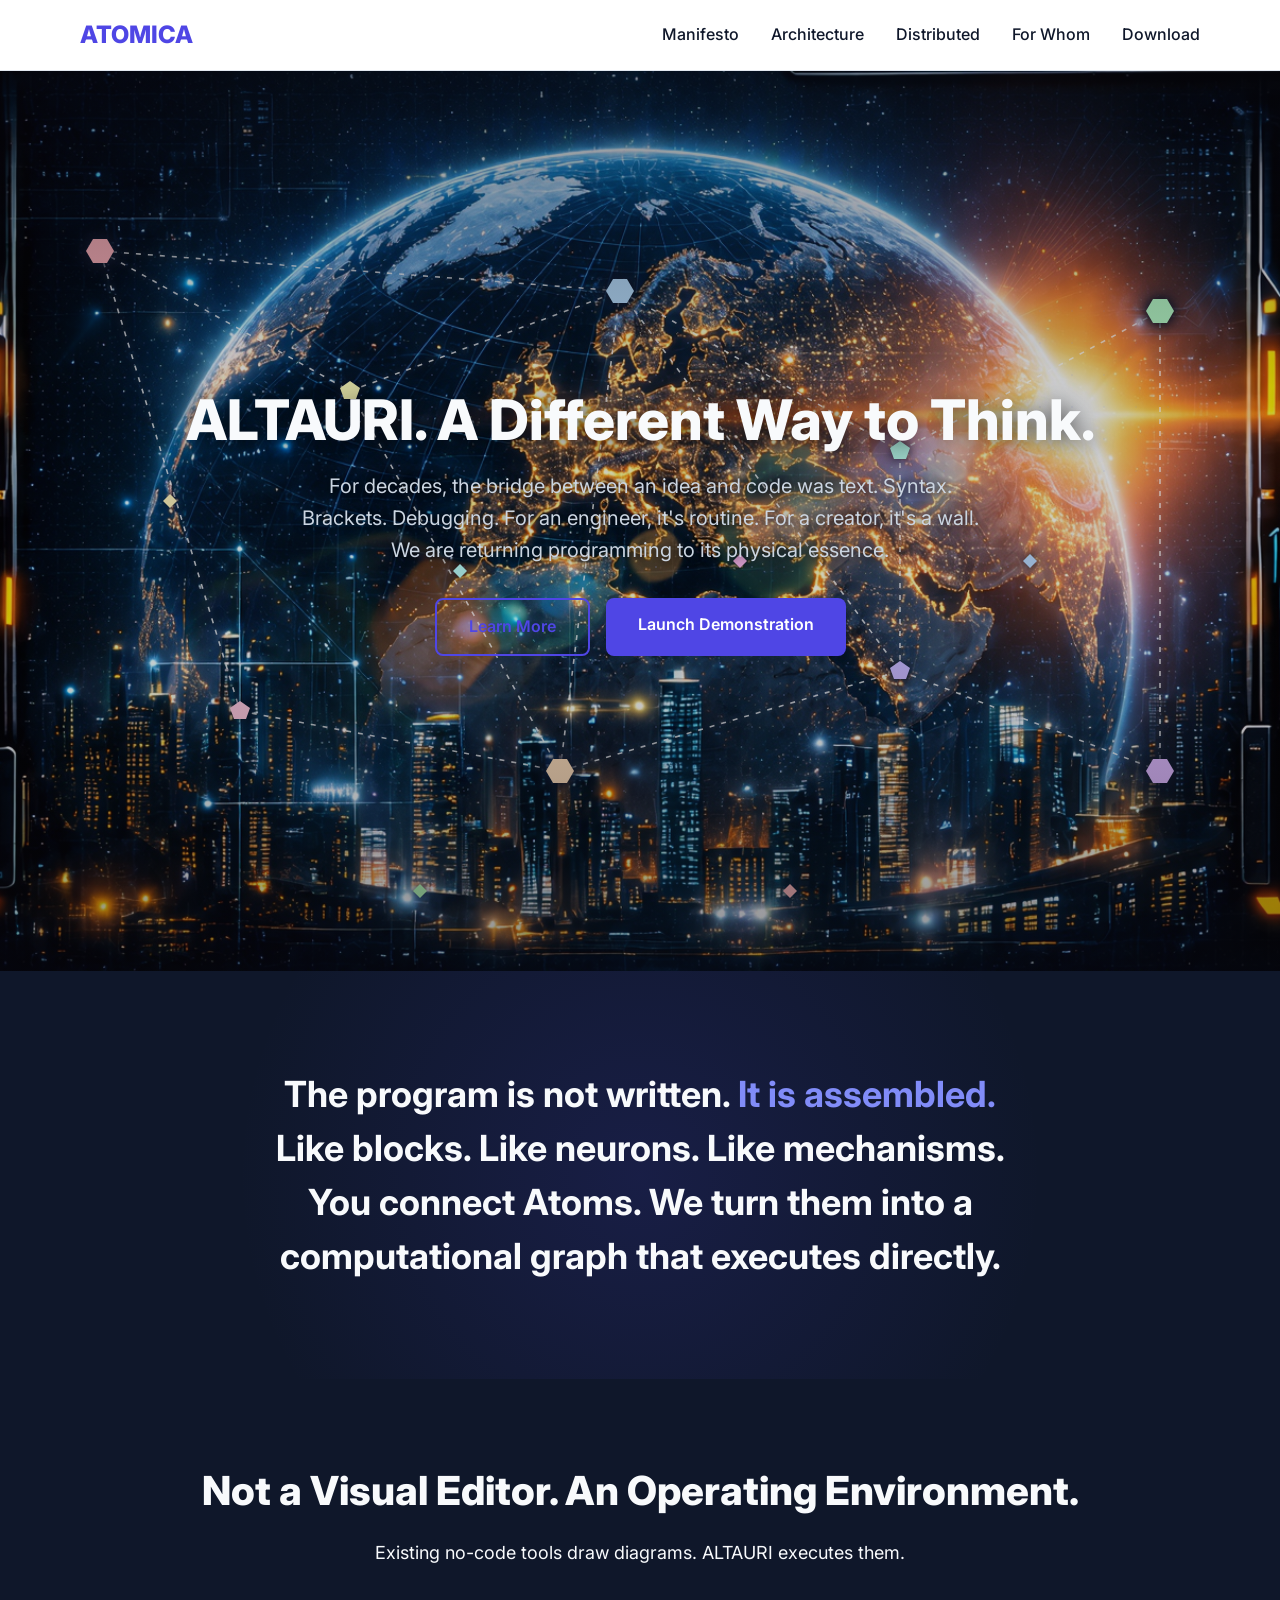
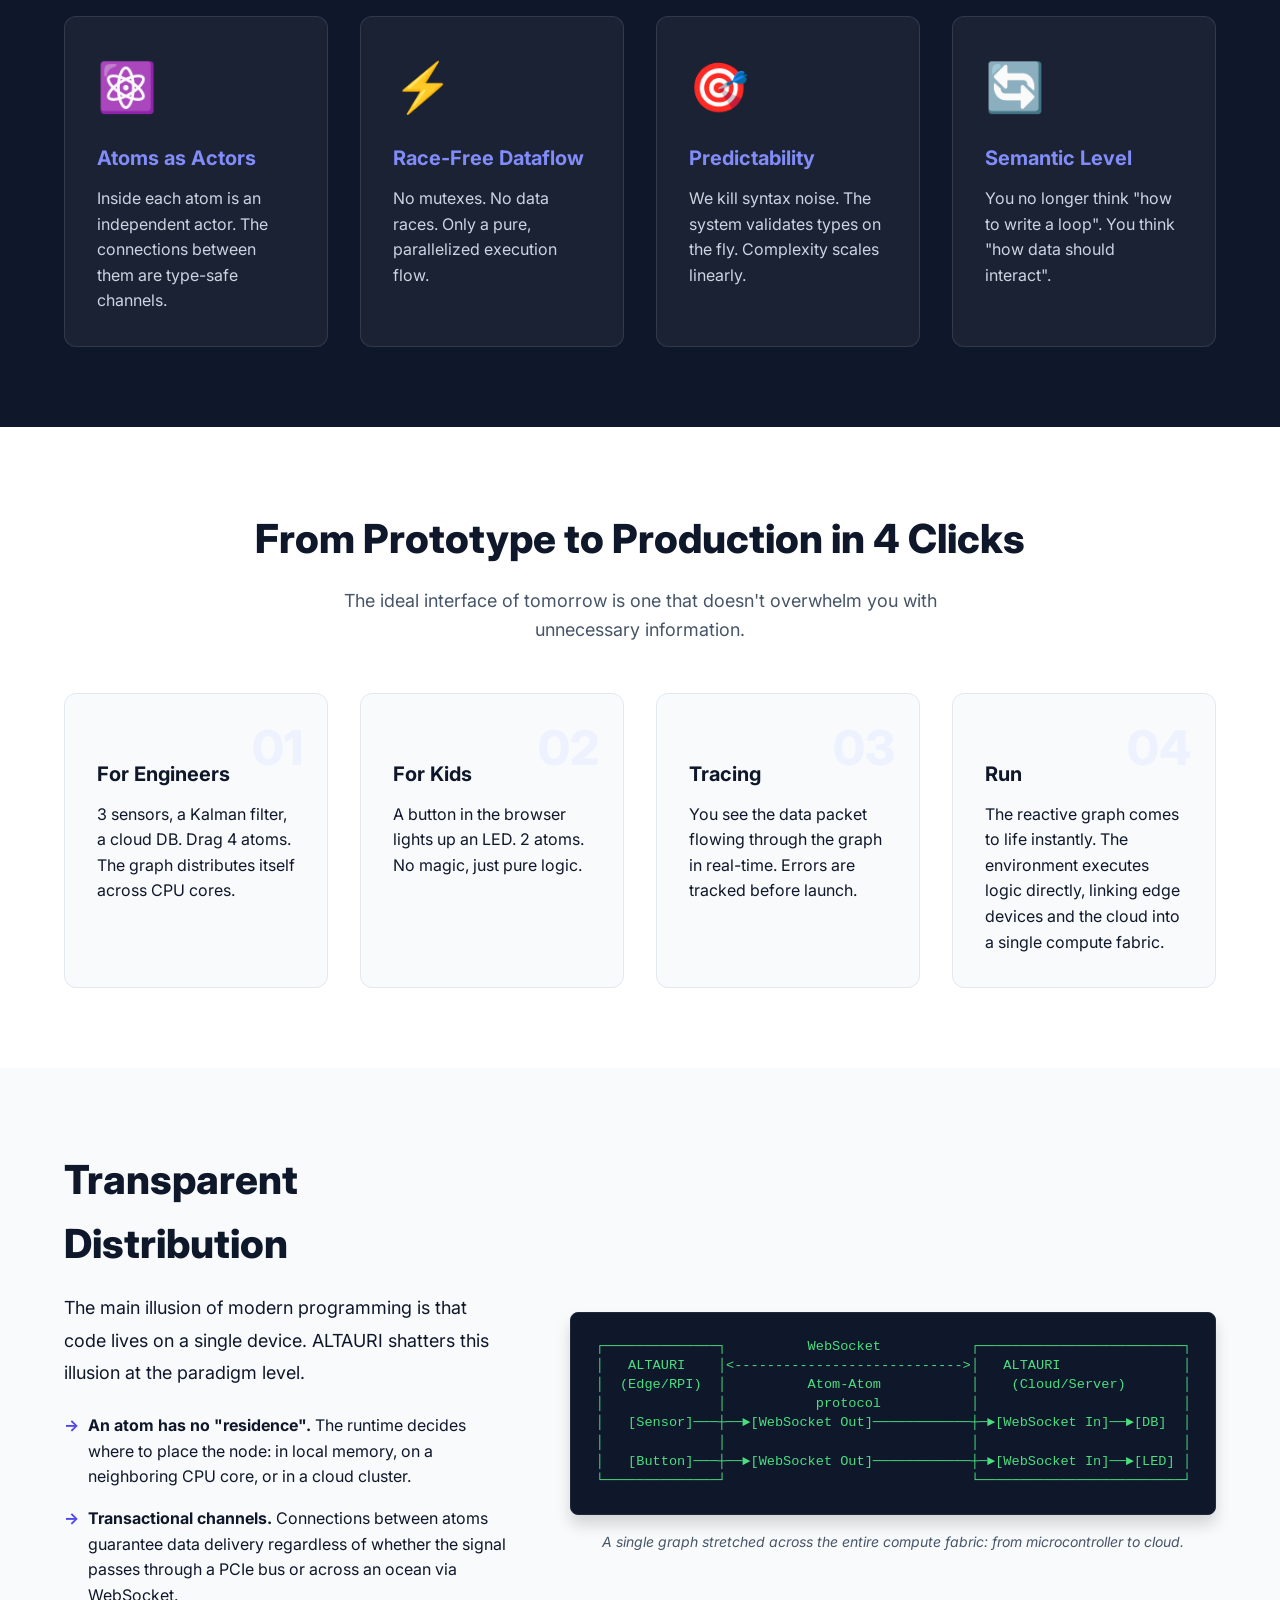
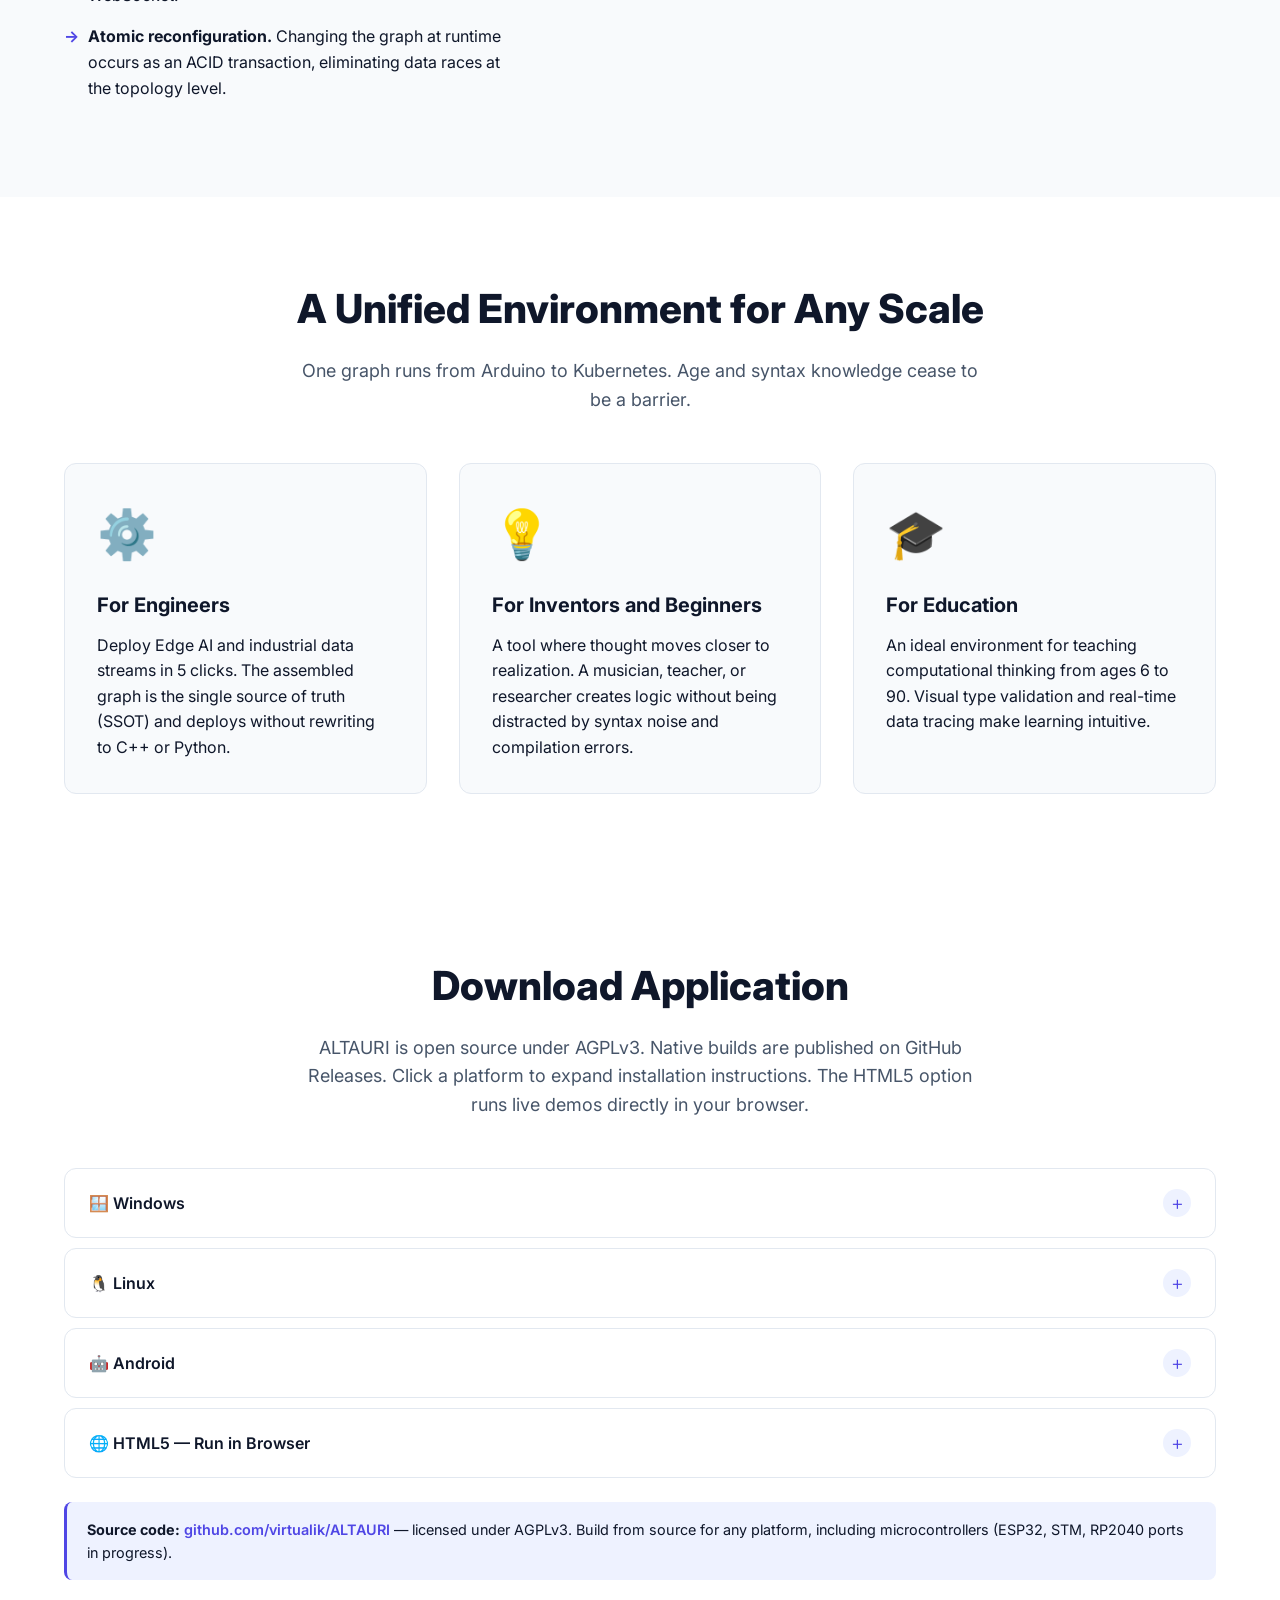
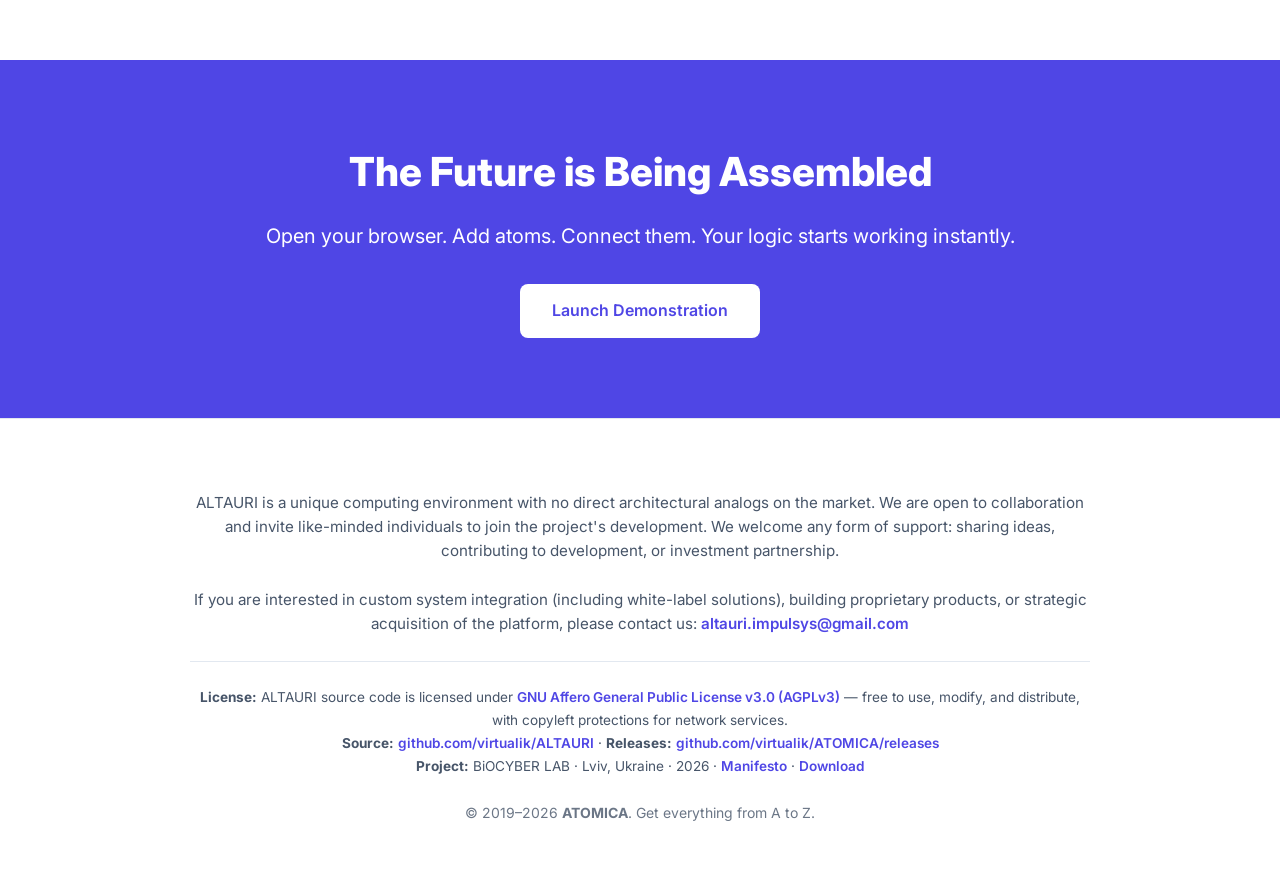
==== index.html @ 6c7dfe7f "Deploying to gh-pages from @ virtualik/ATELIER@eb214a290cffee5dd88e273713c701270887ec9b 🚀" ====
<!DOCTYPE html>
<html lang="en">
<head>
    <meta charset="UTF-8">
    <meta name="viewport" content="width=device-width, initial-scale=1.0">
    <title>ATOMICA — A Different Way to Think</title>

    <!-- No Cache this page -->
    <meta http-equiv="Cache-Control" content="no-cache, no-store, must-revalidate">
    <meta http-equiv="Pragma" content="no-cache">
    <meta http-equiv="Expires" content="0">

    <meta name="description" content="ALTAURI is an open-source execution environment for computational graphs. The program is not written — it is assembled. Available for Windows, Linux, Android, and HTML5.">
    <meta name="keywords" content="ALTAURI, ATOMICA, visual programming, computational graph, open source, AGPLv3, NGI, NLnet, WebSocket Atom, distributed computing">
    <link rel="stylesheet" href="css/main.css">
    <link rel="preconnect" href="https://fonts.googleapis.com">
    <link rel="preconnect" href="https://fonts.gstatic.com" crossorigin>
    <link href="https://fonts.googleapis.com/css2?family=Inter:wght@400;500;600;700;800&display=swap" rel="stylesheet">

    <style>
        .manifesto-dark {
            background-color: #0f172a;
            color: #f8fafc;
            padding: 6rem 0;
            text-align: center;
            position: relative;
            overflow: hidden;
        }
        .manifesto-dark::before {
            content: '';
            position: absolute;
            top: 0; left: 0; right: 0; bottom: 0;
            background: radial-gradient(circle at 50% 50%, rgba(79, 70, 229, 0.15) 0%, transparent 60%);
            pointer-events: none;
        }
        .manifesto-quote {
            font-size: clamp(1.5rem, 3vw, 2.25rem);
            font-weight: 700;
            line-height: 1.5;
            max-width: 900px;
            margin: 0 auto;
            position: relative;
            z-index: 1;
        }
        .manifesto-quote span { color: #818cf8; }
        .contrast-section { background-color: #0f172a; color: #e2e8f0; }
        .contrast-section .section-title,
        .contrast-section .section-subtitle { color: #f8fafc; }
        .contrast-card {
            background: rgba(255, 255, 255, 0.05);
            border: 1px solid rgba(255, 255, 255, 0.1);
        }
        .contrast-card h3 { color: #818cf8; }
        .contrast-card p { color: #cbd5e1; }

        /* ====================================================================
           ACCORDION (shared between download + nested demo modules)
           ==================================================================== */
        .accordion-container {
            display: flex;
            flex-direction: column;
            gap: 10px;
            margin-top: 2rem;
        }
        .accordion-item {
            flex: 0 0 auto;
            border-radius: var(--radius-lg, 12px);
            background: var(--color-surface, #ffffff);
            border: 1.5px solid var(--color-border, #e2e8f0);
            overflow: hidden;
            display: flex;
            flex-direction: column;
            transition:
                flex 0.55s cubic-bezier(0.25, 1, 0.5, 1),
                box-shadow 0.35s ease,
                border-color 0.35s ease;
            will-change: flex;
        }
        .accordion-item:hover:not(.is-active) {
            border-color: #c7d2fe;
            box-shadow: 0 2px 8px rgba(79, 70, 229, 0.06);
        }
        .accordion-item.is-active {
            border-color: var(--color-accent, #4f46e5);
            box-shadow:
                0 8px 24px rgba(79, 70, 229, 0.12),
                0 2px 8px rgba(79, 70, 229, 0.06);
        }

        .accordion-header {
            flex-shrink: 0;
            display: flex;
            align-items: center;
            justify-content: space-between;
            padding: 1.25rem 1.5rem;
            background: transparent;
            border: none;
            cursor: pointer;
            text-align: left;
            font-family: inherit;
            font-size: 1rem;
            font-weight: 600;
            color: var(--color-text-primary, #0f172a);
            gap: 1rem;
            transition: color 0.3s ease;
            scroll-margin-top: 100px;
            width: 100%;
        }
        .accordion-header:hover { color: var(--color-accent, #4f46e5); }
        .accordion-item.is-active .accordion-header { color: var(--color-accent, #4f46e5); }
        .accordion-title {
            white-space: nowrap;
            overflow: hidden;
            text-overflow: ellipsis;
        }
        .accordion-icon {
            flex-shrink: 0;
            width: 28px;
            height: 28px;
            display: flex;
            align-items: center;
            justify-content: center;
            border-radius: 50%;
            background: var(--color-accent-light, #eef2ff);
            color: var(--color-accent, #4f46e5);
            font-size: 1.25rem;
            font-weight: 300;
            line-height: 1;
            transition: transform 0.45s cubic-bezier(0.25, 1, 0.5, 1),
                        background 0.3s ease;
            user-select: none;
        }
        .accordion-item.is-active .accordion-icon {
            transform: rotate(45deg);
            background: var(--color-accent, #4f46e5);
            color: #ffffff;
        }
        .accordion-content {
            height: 0;
            overflow: hidden;
            opacity: 0;
            padding: 0 1.5rem;
            transform: translateY(-8px);
            transition:
                height 0.45s cubic-bezier(0.25, 1, 0.5, 1),
                opacity 0.35s ease 0.08s,
                transform 0.35s ease 0.08s,
                padding 0.35s ease;
            pointer-events: none;
        }
        .accordion-item.is-active .accordion-content {
            height: auto;
            flex: 1 1 0%;
            min-height: 0;
            opacity: 1;
            transform: translateY(0);
            padding: 0 1.5rem 1.5rem;
            pointer-events: auto;
        }
        .accordion-inner {
            display: flex;
            flex-direction: column;
        }

        /* ====================================================================
           HERO — background image + SVG graph overlay + intro text
           Structure (bottom-up):
             Layer 0: Earth_EU_Dawn.png as CSS background-image (cover)
             Layer 1: dot grid (subtle, GitHub-style)
             Layer 2: SVG nodes + edges (decorative, breathing animation)
             Layer 3: dark gradient overlay for text contrast
             Layer 4: hero content (title, subtitle, buttons)
           ==================================================================== */
        .hero {
            position: relative;
            overflow: hidden;
            min-height: 100vh;
            display: flex;
            align-items: center;
            justify-content: center;
            padding: 6rem 0;
            text-align: center;
            background-color: #0a0a14;
            background-image: url('Earth_EU_Dawn.png');
            background-size: cover;
            background-position: center top;
            background-repeat: no-repeat;
        }
        /* Dot grid layer — covers entire hero */
        .hero-bg-dots {
            position: absolute;
            inset: 0;
            background-image: radial-gradient(circle, rgba(165, 180, 252, 0.20) 1px, transparent 1.4px);
            background-size: 32px 32px;
            background-position: 0 0;
            pointer-events: none;
            z-index: 1;
            /* Fade dots out at edges so center stays clean */
            mask-image: radial-gradient(ellipse at center, black 30%, transparent 80%);
            -webkit-mask-image: radial-gradient(ellipse at center, black 30%, transparent 80%);
        }
        /* SVG graph layer — decorative atoms + edges */
        .hero-bg-graph {
            position: absolute;
            inset: 0;
            width: 100%;
            height: 100%;
            pointer-events: none;
            z-index: 2;
            opacity: 1;
        }
        .hero-bg-graph .edge {
            stroke: rgba(255, 255, 255, 0.75);
            stroke-width: 1.6;
            fill: none;
            stroke-dasharray: 5 7;
            animation: dash-flow 18s linear infinite;
            filter: drop-shadow(0 0 3px rgba(255, 255, 255, 0.4));
        }
        .hero-bg-graph .node-major {
            filter: drop-shadow(0 0 10px currentColor) drop-shadow(0 0 4px currentColor);
            animation: node-pulse-major 5.5s ease-in-out infinite;
            transform-origin: center;
            transform-box: fill-box;
        }
        .hero-bg-graph .node-minor {
            filter: drop-shadow(0 0 6px currentColor);
            animation: node-pulse-minor 4s ease-in-out infinite;
            transform-origin: center;
            transform-box: fill-box;
        }
        .hero-bg-graph .node-tiny {
            filter: drop-shadow(0 0 4px currentColor);
            animation: node-pulse-tiny 3s ease-in-out infinite;
            transform-origin: center;
            transform-box: fill-box;
        }
        @keyframes dash-flow {
            to { stroke-dashoffset: -200; }
        }
        @keyframes node-pulse-major {
            0%, 100% { transform: scale(1); opacity: 0.95; }
            50%      { transform: scale(1.22); opacity: 1; }
        }
        @keyframes node-pulse-minor {
            0%, 100% { transform: scale(1); opacity: 0.85; }
            50%      { transform: scale(1.15); opacity: 1; }
        }
        @keyframes node-pulse-tiny {
            0%, 100% { transform: scale(1); opacity: 0.75; }
            50%      { transform: scale(1.1); opacity: 1; }
        }
        /* Dark gradient overlay — reduced by ~50% so the Europe image
           shines through. Only enough to keep the title legible. */
        .hero-bg-veil {
            position: absolute;
            inset: 0;
            background:
                linear-gradient(180deg,
                    rgba(10, 10, 20, 0.45) 0%,
                    rgba(10, 10, 20, 0.20) 35%,
                    rgba(10, 10, 20, 0.20) 65%,
                    rgba(10, 10, 20, 0.45) 100%);
            pointer-events: none;
            z-index: 3;
        }
        /* Hero content sits on top of everything */
        .hero .container {
            position: relative;
            z-index: 4;
        }
        /* Text colors flipped to light-on-dark */
        .hero-title {
            color: #f8fafc;
            text-shadow: 0 2px 20px rgba(0, 0, 0, 0.6);
        }
        .hero-subtitle {
            color: #cbd5e1;
            text-shadow: 0 1px 8px rgba(0, 0, 0, 0.7);
        }
        @media (prefers-reduced-motion: reduce) {
            .hero-bg-graph .edge,
            .hero-bg-graph .node-major,
            .hero-bg-graph .node-minor,
            .hero-bg-graph .node-tiny {
                animation: none;
            }
        }
        @media (max-width: 768px) {
            .hero {
                background-attachment: scroll;   /* fixed breaks on mobile */
                padding: 4rem 0;
            }
            .hero-bg-graph { opacity: 0.5; }
            .hero-bg-dots  { background-size: 24px 24px; }
        }

        /* ====================================================================
           NESTED ACCORDION (demo modules inside HTML5 download item)
           ==================================================================== */
        .nested-accordion {
            display: flex;
            flex-direction: column;
            gap: 8px;
            margin-top: 1rem;
            /* Fixed height so nested demo modules have vertical space to render
               the OpenFL runtime canvas. Without this, clientHeight=0 and
               lime.embed() cannot size the canvas. */
            height: 70vh;
            min-height: 500px;
        }
        .nested-accordion .accordion-item {
            border-radius: var(--radius-md, 8px);
            border-width: 1px;
        }
        .nested-accordion .accordion-header {
            padding: 0.9rem 1.25rem;
            font-size: 0.95rem;
        }
        .nested-accordion .accordion-icon {
            width: 24px;
            height: 24px;
            font-size: 1.1rem;
        }
        .nested-accordion .accordion-content {
            padding: 0 1.25rem;
        }
        .nested-accordion .accordion-item.is-active .accordion-content {
            padding: 0 1.25rem 1.25rem;
        }
        .nested-accordion .accordion-item.is-active {
            flex: 1 1 0%;   /* active demo takes remaining space inside nested-accordion */
        }

        /* ====================================================================
           RUNTIME CONTAINER (inside nested demo modules)
           ==================================================================== */
        .runtime-container {
            flex: 1 1 0%;
            min-height: 0;
            background: #1a1a2e;
            border-radius: var(--radius-md, 8px);
            overflow: hidden;
            position: relative;
        }
        .runtime-container > div,
        .runtime-container canvas {
            width: 100% !important;
            height: 100% !important;
            max-width: 100% !important;
            max-height: 100% !important;
            display: block !important;
            position: absolute !important;
            top: 0 !important;
            left: 0 !important;
        }
        .runtime-container[data-initialized="false"]::after {
            content: 'Runtime will initialize on first open';
            position: absolute;
            inset: 0;
            display: flex;
            align-items: center;
            justify-content: center;
            font-size: 0.85rem;
            color: rgba(255, 255, 255, 0.35);
            font-family: var(--font-main, 'Inter', sans-serif);
        }

        /* ====================================================================
           DEMO DESCRIPTIONS + DOWNLOAD HINTS
           ==================================================================== */
        .demo-description {
            display: flex;
            justify-content: space-between;
            align-items: center;
            white-space: nowrap;
            margin-bottom: 0.75rem;
        }
        .demo-description .download-block {
            margin-left: auto;
            display: flex;
            align-items: center;
            gap: 8px;
        }
        .demo-description .download-block a {
            text-decoration: none;
            font-size: 1.2rem;
            transition: transform 0.2s;
        }
        .demo-description .download-block a:hover { transform: scale(1.2); }

        .download-hint {
            margin-top: 1.5rem;
            padding: 1rem 1.25rem;
            background: var(--color-accent-light);
            border-radius: var(--radius-md);
            border-left: 3px solid var(--color-accent);
            font-size: 0.9rem;
            color: var(--color-text-primary);
            line-height: 1.6;
        }
        .download-hint a {
            color: var(--color-accent);
            font-weight: 600;
            text-decoration: none;
        }
        .download-hint a:hover { text-decoration: underline; }

        /* ====================================================================
           DOWNLOAD PLATFORM CARDS
           ==================================================================== */
        .platform-grid {
            display: grid;
            grid-template-columns: repeat(auto-fit, minmax(220px, 1fr));
            gap: 1.5rem;
            margin-top: 1.5rem;
        }
        .platform-card {
            background: var(--color-bg);
            border: 1.5px solid var(--color-border);
            border-radius: var(--radius-lg);
            padding: 1.5rem;
            text-align: center;
            transition: transform 0.3s, box-shadow 0.3s, border-color 0.3s;
            text-decoration: none;
            color: var(--color-text-primary);
            display: flex;
            flex-direction: column;
            align-items: center;
            gap: 0.75rem;
        }
        .platform-card:hover {
            transform: translateY(-5px);
            box-shadow: var(--shadow-md);
            border-color: var(--color-accent);
        }
        .platform-icon { font-size: 3rem; line-height: 1; }
        .platform-name {
            font-size: 1.125rem;
            font-weight: 700;
            color: var(--color-text-primary);
        }
        .platform-meta {
            font-size: 0.85rem;
            color: var(--color-text-secondary);
        }
        .platform-button {
            margin-top: 0.5rem;
            display: inline-block;
            padding: 0.5rem 1.25rem;
            background: var(--color-accent);
            color: white;
            border-radius: var(--radius-md);
            font-size: 0.875rem;
            font-weight: 600;
            transition: background 0.2s;
            text-decoration: none;
        }
        .platform-card:hover .platform-button,
        .platform-button:hover { background: var(--color-accent-hover); }

        /* ====================================================================
           FOOTER UPDATES — license + source link
           ==================================================================== */
        .footer-license {
            margin-top: 1.5rem;
            padding-top: 1.5rem;
            border-top: 1px solid var(--color-border);
            font-size: 0.85rem;
            color: var(--color-text-secondary);
            line-height: 1.7;
            max-width: 900px;
            margin-left: auto;
            margin-right: auto;
        }
        .footer-license a {
            color: var(--color-accent);
            text-decoration: none;
            font-weight: 600;
        }
        .footer-license a:hover { text-decoration: underline; }

        @media (max-width: 768px) {
            .accordion-container { gap: 8px; }
            .accordion-header { padding: 1rem 1.25rem; font-size: 0.9rem; }
            .accordion-item.is-active .accordion-content { padding: 0 1.25rem 1.25rem; }
            .nested-accordion { height: 60vh; min-height: 400px; }
            .platform-grid { grid-template-columns: 1fr; }
        }
    </style>
</head>
<body>
    <!-- Header -->
    <header class="header">
        <div class="container header-container">
            <a href="index.html" class="logo">ATOMICA</a>
            <nav class="nav-menu">
                <a href="#manifesto" class="nav-link">Manifesto</a>
                <a href="#features" class="nav-link">Architecture</a>
                <a href="#distributed" class="nav-link">Distributed</a>
                <a href="#audience" class="nav-link">For Whom</a>
                <a href="#download" class="nav-link">Download</a>
            </nav>
            <button class="menu-toggle" aria-label="Toggle menu" aria-expanded="false">
                <span></span>
                <span></span>
                <span></span>
            </button>
        </div>
    </header>

    <!-- Hero Section -->
    <section class="hero">
        <!-- Layer 1: dot grid -->
        <div class="hero-bg-dots" aria-hidden="true"></div>

        <!-- Layer 2: SVG graph (decorative atoms + edges) -->
        <svg class="hero-bg-graph" viewBox="0 0 1440 900" preserveAspectRatio="xMidYMid slice" aria-hidden="true">
            <!-- Edges (drawn first so nodes sit on top) -->
            <line class="edge" x1="180"  y1="180" x2="430"  y2="320"/>
            <line class="edge" x1="430"  y1="320" x2="700"  y2="220"/>
            <line class="edge" x1="700"  y1="220" x2="980"  y2="380"/>
            <line class="edge" x1="980"  y1="380" x2="1240" y2="240"/>
            <line class="edge" x1="180"  y1="180" x2="320"  y2="640"/>
            <line class="edge" x1="320"  y1="640" x2="640"  y2="700"/>
            <line class="edge" x1="640"  y1="700" x2="980"  y2="600"/>
            <line class="edge" x1="980"  y1="600" x2="1240" y2="700"/>
            <line class="edge" x1="430"  y1="320" x2="640"  y2="700"/>
            <line class="edge" x1="700"  y1="220" x2="980"  y2="600"/>
            <line class="edge" x1="640"  y1="700" x2="700"  y2="220"/>
            <line class="edge" x1="980"  y1="380" x2="980"  y2="600"/>
            <line class="edge" x1="180"  y1="180" x2="700"  y2="220"/>
            <line class="edge" x1="1240" y1="240" x2="1240" y2="700"/>

            <!-- Nodes — hexagons (6-sided, major), pentagons (5-sided, minor), diamonds (4-sided, tiny).
                 Each node carries its own pastel fill + animation delay so they breathe out of sync. -->
            <!-- Major nodes — hexagons (6-sided), r=14, with glow -->
            <polygon class="node-major" points="194,180 187,192 173,192 166,180 173,168 187,168" fill="#ffb3ba" style="animation-delay: 0s"/>
            <polygon class="node-major" points="714,220 707,232 693,232 686,220 693,208 707,208" fill="#bae1ff" style="animation-delay: -1.2s"/>
            <polygon class="node-major" points="1254,240 1247,252 1233,252 1226,240 1233,228 1247,228" fill="#baffc9" style="animation-delay: -2.4s"/>
            <polygon class="node-major" points="654,700 647,712 633,712 626,700 633,688 647,688" fill="#ffdfba" style="animation-delay: -0.8s"/>
            <polygon class="node-major" points="1254,700 1247,712 1233,712 1226,700 1233,688 1247,688" fill="#e0bbff" style="animation-delay: -3.1s"/>

            <!-- Minor nodes — pentagons (5-sided), r=10 -->
            <polygon class="node-minor" points="430,310 440,317 436,328 424,328 420,317" fill="#ffffba" style="animation-delay: -0.5s"/>
            <polygon class="node-minor" points="980,370 990,377 986,388 974,388 970,377" fill="#baffed" style="animation-delay: -1.7s"/>
            <polygon class="node-minor" points="320,630 330,637 326,648 314,648 310,637" fill="#ffc9de" style="animation-delay: -2.3s"/>
            <polygon class="node-minor" points="980,590 990,597 986,608 974,608 970,597" fill="#c9baff" style="animation-delay: -0.3s"/>

            <!-- Tiny nodes — diamonds (4-sided), r=7 -->
            <polygon class="node-tiny" points="250,423 257,430 250,437 243,430" fill="#fff3ba" style="animation-delay: -1.0s"/>
            <polygon class="node-tiny" points="540,493 547,500 540,507 533,500" fill="#bafff9" style="animation-delay: -2.5s"/>
            <polygon class="node-tiny" points="820,483 827,490 820,497 813,490" fill="#ffbaf0" style="animation-delay: -1.5s"/>
            <polygon class="node-tiny" points="1110,483 1117,490 1110,497 1103,490" fill="#badcff" style="animation-delay: -2.0s"/>
            <polygon class="node-tiny" points="500,813 507,820 500,827 493,820" fill="#baffba" style="animation-delay: -0.9s"/>
            <polygon class="node-tiny" points="870,813 877,820 870,827 863,820" fill="#ffbaba" style="animation-delay: -2.8s"/>
        </svg>

        <!-- Layer 3: dark gradient veil keeps center text readable
             over the busy background image -->
        <div class="hero-bg-veil" aria-hidden="true"></div>

        <!-- Layer 4: hero content -->
        <div class="container">
            <h1 class="hero-title" data-animate="fade-up">ALTAURI. A Different Way to Think.</h1>
            <p class="hero-subtitle" data-animate="fade-up" data-delay="100">
                For decades, the bridge between an idea and code was text. Syntax. Brackets. Debugging. For an engineer, it's routine. For a creator, it's a wall. We are returning programming to its physical essence.
            </p>
            <div class="hero-buttons" data-animate="fade-up" data-delay="200">
                <a href="#manifesto" class="btn btn-outline">Learn More</a>
                <a href="#download" class="btn btn-primary" data-launch-demo>Launch Demonstration</a>
            </div>
        </div>
    </section>

    <!-- ====================================================================
         MANIFESTO SECTION
         ==================================================================== -->
    <section class="section manifesto-dark" id="manifesto">
        <div class="container">
            <blockquote class="manifesto-quote" data-animate="fade-up">
                The program is not written. <span>It is assembled.</span><br>
                Like blocks. Like neurons. Like mechanisms.<br>
                You connect Atoms. We turn them into a computational graph that executes directly.
            </blockquote>
        </div>
    </section>

    <!-- Features Section (Architecture) -->
    <section class="section features-section contrast-section" id="features">
        <div class="container">
            <h2 class="section-title" data-animate="fade-up">Not a Visual Editor. An Operating Environment.</h2>
            <p class="section-subtitle" data-animate="fade-up" data-delay="100">
                Existing no-code tools draw diagrams. ALTAURI executes them.
            </p>
            <div class="features-grid">
                <div class="feature-card contrast-card" data-animate="fade-up" data-delay="0">
                    <div class="feature-icon">⚛️</div>
                    <h3>Atoms as Actors</h3>
                    <p>Inside each atom is an independent actor. The connections between them are type-safe channels.</p>
                </div>
                <div class="feature-card contrast-card" data-animate="fade-up" data-delay="100">
                    <div class="feature-icon">⚡</div>
                    <h3>Race-Free Dataflow</h3>
                    <p>No mutexes. No data races. Only a pure, parallelized execution flow.</p>
                </div>
                <div class="feature-card contrast-card" data-animate="fade-up" data-delay="200">
                    <div class="feature-icon">🎯</div>
                    <h3>Predictability</h3>
                    <p>We kill syntax noise. The system validates types on the fly. Complexity scales linearly.</p>
                </div>
                <div class="feature-card contrast-card" data-animate="fade-up" data-delay="300">
                    <div class="feature-icon">🔄</div>
                    <h3>Semantic Level</h3>
                    <p>You no longer think "how to write a loop". You think "how data should interact".</p>
                </div>
            </div>
        </div>
    </section>

    <!-- Workflow Section -->
    <section class="section workflow-section" id="workflow">
        <div class="container">
            <h2 class="section-title" data-animate="fade-up">From Prototype to Production in 4 Clicks</h2>
            <p class="section-subtitle" data-animate="fade-up" data-delay="100">
                The ideal interface of tomorrow is one that doesn't overwhelm you with unnecessary information.
            </p>
            <div class="workflow-grid">
                <div class="workflow-step" data-animate="fade-up" data-delay="0">
                    <div class="step-number">01</div>
                    <h3>For Engineers</h3>
                    <p>3 sensors, a Kalman filter, a cloud DB. Drag 4 atoms. The graph distributes itself across CPU cores.</p>
                </div>
                <div class="workflow-step" data-animate="fade-up" data-delay="100">
                    <div class="step-number">02</div>
                    <h3>For Kids</h3>
                    <p>A button in the browser lights up an LED. 2 atoms. No magic, just pure logic.</p>
                </div>
                <div class="workflow-step" data-animate="fade-up" data-delay="200">
                    <div class="step-number">03</div>
                    <h3>Tracing</h3>
                    <p>You see the data packet flowing through the graph in real-time. Errors are tracked before launch.</p>
                </div>
                <div class="workflow-step" data-animate="fade-up" data-delay="300">
                    <div class="step-number">04</div>
                    <h3>Run</h3>
                    <p>The reactive graph comes to life instantly. The environment executes logic directly, linking edge devices and the cloud into a single compute fabric.</p>
                </div>
            </div>
        </div>
    </section>

    <!-- ====================================================================
         DISTRIBUTED SECTION
         ==================================================================== -->
    <section class="section distributed-section" id="distributed">
        <div class="container">
            <div class="split-layout">
                <div class="split-content" data-animate="fade-right">
                    <h2 class="section-title" style="text-align: left;">Transparent Distribution</h2>
                    <p class="lead-text">
                        The main illusion of modern programming is that code lives on a single device.
                        ALTAURI shatters this illusion at the paradigm level.
                    </p>
                    <ul class="feature-list">
                        <li><strong>An atom has no "residence".</strong> The runtime decides where to place the node: in local memory, on a neighboring CPU core, or in a cloud cluster.</li>
                        <li><strong>Transactional channels.</strong> Connections between atoms guarantee data delivery regardless of whether the signal passes through a PCIe bus or across an ocean via WebSocket.</li>
                        <li><strong>Atomic reconfiguration.</strong> Changing the graph at runtime occurs as an ACID transaction, eliminating data races at the topology level.</li>
                    </ul>
                </div>
                <div class="split-visual" data-animate="fade-left">
<pre class="ascii-art-block">┌──────────────┐          WebSocket           ┌─────────────────────────┐
│   ALTAURI    │&lt;----------------------------&gt;│   ALTAURI               │
│  (Edge/RPI)  │          Atom-Atom           │    (Cloud/Server)       │
│              │           protocol           │                         │
│   [Sensor]───┼──►[WebSocket Out]────────────┼─►[WebSocket In]──►[DB]  │
│              │                              │                         │
│   [Button]───┼──►[WebSocket Out]────────────┼─►[WebSocket In]──►[LED] │
└──────────────┘                              └─────────────────────────┘</pre>
                    <p class="caption">A single graph stretched across the entire compute fabric: from microcontroller to cloud.</p>
                </div>
            </div>
        </div>
    </section>

    <!-- Audience Section -->
    <section class="section audience-section" id="audience">
        <div class="container">
            <h2 class="section-title" data-animate="fade-up">A Unified Environment for Any Scale</h2>
            <p class="section-subtitle" data-animate="fade-up" data-delay="100">
                One graph runs from Arduino to Kubernetes. Age and syntax knowledge cease to be a barrier.
            </p>
            <div class="audience-grid">
                <div class="audience-card" data-animate="fade-up" data-delay="0">
                    <div class="icon">⚙️</div>
                    <h3>For Engineers</h3>
                    <p>Deploy Edge AI and industrial data streams in 5 clicks. The assembled graph is the single source of truth (SSOT) and deploys without rewriting to C++ or Python.</p>
                </div>
                <div class="audience-card" data-animate="fade-up" data-delay="100">
                    <div class="icon">💡</div>
                    <h3>For Inventors and Beginners</h3>
                    <p>A tool where thought moves closer to realization. A musician, teacher, or researcher creates logic without being distracted by syntax noise and compilation errors.</p>
                </div>
                <div class="audience-card" data-animate="fade-up" data-delay="200">
                    <div class="icon">🎓</div>
                    <h3>For Education</h3>
                    <p>An ideal environment for teaching computational thinking from ages 6 to 90. Visual type validation and real-time data tracing make learning intuitive.</p>
                </div>
            </div>
        </div>
    </section>

    <!-- ====================================================================
         DOWNLOAD APPLICATION SECTION
         Contains 4 platform accordions. The HTML5 accordion contains the
         3 nested demo modules (the live ALTAURI runtime).
         ==================================================================== -->
    <section class="section" id="download" style="background: var(--color-surface);">
        <div class="container">
            <h2 class="section-title" data-animate="fade-up">Download Application</h2>
            <p class="section-subtitle" data-animate="fade-up" data-delay="100">
                ALTAURI is open source under AGPLv3. Native builds are published on GitHub Releases.
                Click a platform to expand installation instructions. The HTML5 option runs live demos directly in your browser.
            </p>

            <div class="accordion-container">

                <!-- Windows -->
                <div class="accordion-item">
                    <button class="accordion-header" aria-expanded="false" data-download-id="windows">
                        <span class="accordion-title">🪟 Windows</span>
                        <span class="accordion-icon">+</span>
                    </button>
                    <div class="accordion-content">
                        <div class="accordion-inner">
                            <p class="demo-description">
                                Standalone .zip — no installer, no admin rights required.
                                <span class="download-block">
                                    <a href="https://github.com/virtualik/ATOMICA/releases/latest/download/ATOMICA-Windows_PUBLIC.zip" class="platform-button">Download .zip</a>
                                </span>
                            </p>
                            <div class="platform-grid">
                                <div class="platform-card">
                                    <div class="platform-icon">1️⃣</div>
                                    <div class="platform-name">Unzip</div>
                                    <div class="platform-meta">Extract the .zip archive to any folder.</div>
                                </div>
                                <div class="platform-card">
                                    <div class="platform-icon">2️⃣</div>
                                    <div class="platform-name">Run</div>
                                    <div class="platform-meta">Double-click <code>ATOMICA.exe</code>. No installation required.</div>
                                </div>
                                <div class="platform-card">
                                    <div class="platform-icon">⚠️</div>
                                    <div class="platform-name">SmartScreen</div>
                                    <div class="platform-meta">If blocked: "More details" → "Run anyway".</div>
                                </div>
                            </div>
                        </div>
                    </div>
                </div>

                <!-- Linux -->
                <div class="accordion-item">
                    <button class="accordion-header" aria-expanded="false" data-download-id="linux">
                        <span class="accordion-title">🐧 Linux</span>
                        <span class="accordion-icon">+</span>
                    </button>
                    <div class="accordion-content">
                        <div class="accordion-inner">
                            <p class="demo-description">
                                Portable .tar.gz — run from any directory.
                                <span class="download-block">
                                    <a href="https://github.com/virtualik/ATOMICA/releases/latest/download/ATOMICA-Linux_PUBLIC.tar.gz" class="platform-button">Download .tar.gz</a>
                                </span>
                            </p>
                            <div class="platform-grid">
                                <div class="platform-card">
                                    <div class="platform-icon">1️⃣</div>
                                    <div class="platform-name">Extract</div>
                                    <div class="platform-meta"><code>tar -xzf ATOMICA-Linux_PUBLIC.tar.gz</code></div>
                                </div>
                                <div class="platform-card">
                                    <div class="platform-icon">2️⃣</div>
                                    <div class="platform-name">Run</div>
                                    <div class="platform-meta"><code>./ALTAURI_Linux</code></div>
                                </div>
                                <div class="platform-card">
                                    <div class="platform-icon">ℹ️</div>
                                    <div class="platform-name">Permissions</div>
                                    <div class="platform-meta">If blocked: <code>chmod +x ALTAURI_Linux</code></div>
                                </div>
                            </div>
                        </div>
                    </div>
                </div>

                <!-- Android -->
                <div class="accordion-item">
                    <button class="accordion-header" aria-expanded="false" data-download-id="android">
                        <span class="accordion-title">🤖 Android</span>
                        <span class="accordion-icon">+</span>
                    </button>
                    <div class="accordion-content">
                        <div class="accordion-inner">
                            <p class="demo-description">
                                Direct .apk installation — no Play Store required.
                                <span class="download-block">
                                    <a href="https://github.com/virtualik/ATOMICA/releases/latest/download/ATOMICA-Android_PUBLIC.apk" class="platform-button">Download .apk</a>
                                </span>
                            </p>
                            <div class="platform-grid">
                                <div class="platform-card">
                                    <div class="platform-icon">1️⃣</div>
                                    <div class="platform-name">Allow</div>
                                    <div class="platform-meta">Enable "Install from unknown sources" in Settings.</div>
                                </div>
                                <div class="platform-card">
                                    <div class="platform-icon">2️⃣</div>
                                    <div class="platform-name">Install</div>
                                    <div class="platform-meta">Open the .apk file and confirm installation.</div>
                                </div>
                                <div class="platform-card">
                                    <div class="platform-icon">⚠️</div>
                                    <div class="platform-name">Play Protect</div>
                                    <div class="platform-meta">If blocked: "Install anyway".</div>
                                </div>
                            </div>
                        </div>
                    </div>
                </div>

                <!-- HTML5 — Run in Browser (CONTAINS NESTED DEMO MODULES) -->
                <div class="accordion-item">
                    <button class="accordion-header" aria-expanded="false" data-download-id="html5">
                        <span class="accordion-title">🌐 HTML5 — Run in Browser</span>
                        <span class="accordion-icon">+</span>
                    </button>
                    <div class="accordion-content">
                        <div class="accordion-inner">
                            <p class="demo-description">
                                No download — runs directly in your browser via WebAssembly.
                                Click any module title below to open its live runtime and try ALTAURI in action.
                            </p>

                            <!-- NESTED ACCORDION — the 3 demo modules live here -->
                            <div class="nested-accordion">

                                <!-- Demo Module 1 -->
                                <div class="accordion-item">
                                    <button class="accordion-header" aria-expanded="false" data-demo-id="1">
                                        <span class="accordion-title">Module 1: Signal Routing</span>
                                        <span class="accordion-icon">+</span>
                                    </button>
                                    <div class="accordion-content">
                                        <div class="accordion-inner">
                                            <p class="demo-description">
                                                Direct control with visual feedback elements.
                                                <span class="download-block">
                                                    Download
                                                    <a href="https://github.com/virtualik/ATOMICA/releases/latest/download/ATOMICA-Windows_PUBLIC.zip" title="Windows">🪟</a>
                                                    <a href="https://github.com/virtualik/ATOMICA/releases/latest/download/ATOMICA-Android_PUBLIC.apk" title="Android">🤖</a>
                                                    <a href="https://github.com/virtualik/ATOMICA/releases/latest/download/ATOMICA-Linux_PUBLIC.tar.gz" title="Linux">🐧</a>
                                                </span>
                                            </p>
                                            <div id="demo-runtime-1" class="runtime-container" data-initialized="false" data-blueprint="blueprints/ButtonAndLED.atom"></div>
                                        </div>
                                    </div>
                                </div>

                                <!-- Demo Module 2 -->
                                <div class="accordion-item">
                                    <button class="accordion-header" aria-expanded="false" data-demo-id="2">
                                        <span class="accordion-title">Module 2: COM Port Management with File Logging</span>
                                        <span class="accordion-icon">+</span>
                                    </button>
                                    <div class="accordion-content">
                                        <div class="accordion-inner">
                                            <p class="demo-description">
                                                Direct, low-latency access to standard serial communication interfaces with real-time telemetry.
                                                <span class="download-block">
                                                    Download
                                                    <a href="https://github.com/virtualik/ATOMICA/releases/latest/download/ATOMICA-Windows_PUBLIC.zip" title="Windows">🪟</a>
                                                    <a href="https://github.com/virtualik/ATOMICA/releases/latest/download/ATOMICA-Android_PUBLIC.apk" title="Android">🤖</a>
                                                    <a href="https://github.com/virtualik/ATOMICA/releases/latest/download/ATOMICA-Linux_PUBLIC.tar.gz" title="Linux">🐧</a>
                                                </span>
                                            </p>
                                            <div id="demo-runtime-2" class="runtime-container" data-initialized="false" data-blueprint="blueprints/SerialTerminal.atom"></div>
                                        </div>
                                    </div>
                                </div>

                                <!-- Demo Module 3 -->
                                <div class="accordion-item">
                                    <button class="accordion-header" aria-expanded="false" data-demo-id="3">
                                        <span class="accordion-title">Module 3: Multi-Device Signal Routing</span>
                                        <span class="accordion-icon">+</span>
                                    </button>
                                    <div class="accordion-content">
                                        <div class="accordion-inner">
                                            <p class="demo-description">
                                                Demonstration of switch control across multiple coordinated devices.
                                                <span class="download-block">
                                                    Download
                                                    <a href="https://github.com/virtualik/ATOMICA/releases/latest/download/ATOMICA-Windows_PUBLIC.zip" title="Windows">🪟</a>
                                                    <a href="https://github.com/virtualik/ATOMICA/releases/latest/download/ATOMICA-Android_PUBLIC.apk" title="Android">🤖</a>
                                                    <a href="https://github.com/virtualik/ATOMICA/releases/latest/download/ATOMICA-Linux_PUBLIC.tar.gz" title="Linux">🐧</a>
                                                </span>
                                            </p>
                                            <div id="demo-runtime-3" class="runtime-container" data-initialized="false" data-blueprint="blueprints/ToggleSwitch.atom"></div>
                                        </div>
                                    </div>
                                </div>

                            </div>
                            <!-- /NESTED ACCORDION -->
                        </div>
                    </div>
                </div>
                <!-- /HTML5 accordion item -->

            </div>

            <div class="download-hint">
                <strong>Source code:</strong>
                <a href="https://github.com/virtualik/ALTAURI" target="_blank" rel="noopener">github.com/virtualik/ALTAURI</a>
                — licensed under AGPLv3. Build from source for any platform, including microcontrollers
                (ESP32, STM, RP2040 ports in progress).
            </div>
        </div>
    </section>

    <!-- CTA Section -->
    <section class="cta-section">
        <div class="container">
            <h2 class="cta-title" data-animate="fade-up">The Future is Being Assembled</h2>
            <p class="cta-subtitle" data-animate="fade-up" data-delay="100">
                Open your browser. Add atoms. Connect them. Your logic starts working instantly.
            </p>
            <a href="#download" class="btn btn-primary" data-launch-demo data-animate="fade-up" data-delay="200">Launch Demonstration</a>
        </div>
    </section>

    <!-- Footer -->
    <footer class="footer">
        <div class="container">
            <p class="footer-text" style="margin-top: 1.5rem; max-width: 900px; margin-left: auto; margin-right: auto;">
                ALTAURI is a unique computing environment with no direct architectural analogs on the market.
                We are open to collaboration and invite like-minded individuals to join the project's development.
                We welcome any form of support: sharing ideas, contributing to development, or investment partnership.
                <br><br>
                If you are interested in custom system integration (including white-label solutions),
                building proprietary products, or strategic acquisition of the platform, please contact us:
                <a href="mailto:altauri.impulsys@gmail.com">altauri.impulsys@gmail.com</a>
            </p>

            <div class="footer-license">
                <strong>License:</strong> ALTAURI source code is licensed under
                <a href="https://www.gnu.org/licenses/agpl-3.0.html" target="_blank" rel="noopener">GNU Affero General Public License v3.0 (AGPLv3)</a>
                — free to use, modify, and distribute, with copyleft protections for network services.
                <br>
                <strong>Source:</strong>
                <a href="https://github.com/virtualik/ALTAURI" target="_blank" rel="noopener">github.com/virtualik/ALTAURI</a>
                · <strong>Releases:</strong>
                <a href="https://github.com/virtualik/ATOMICA/releases" target="_blank" rel="noopener">github.com/virtualik/ATOMICA/releases</a>
                <br>
                <strong>Project:</strong> BiOCYBER LAB · Lviv, Ukraine · 2026 ·
                <a href="#manifesto">Manifesto</a> ·
                <a href="#download">Download</a>
            </div>

            <p style="margin-top: 1.5rem; font-size: 0.875rem; opacity: 0.8;">
                &copy; 2019–2026 <b>ATOMICA</b>. Get everything from A to Z.
            </p>
        </div>
    </footer>

    <script src="ALTAURI_Web.js"></script>
    <script src="js/main.js"></script>
</body>
</html>
---- css/main.css ----
:root {
  --color-bg: #f8fafc;
  --color-surface: #ffffff;
  --color-text-primary: #0f172a;
  --color-text-secondary: #475569;
  --color-accent: #4f46e5;
  --color-accent-hover: #4338ca;
  --color-accent-light: #eef2ff;
  --color-border: #e2e8f0;
  --shadow-sm: 0 1px 2px rgba(0,0,0,0.05);
  --shadow-md: 0 4px 6px rgba(0,0,0,0.1);
  --shadow-lg: 0 10px 15px rgba(0,0,0,0.15);
  --radius-md: 8px;
  --radius-lg: 12px;
  --font-main: 'Inter', sans-serif;
}

* {
  margin: 0;
  padding: 0;
  box-sizing: border-box;
}

body {
  font-family: var(--font-main);
  background: var(--color-bg);
  color: var(--color-text-primary);
  line-height: 1.6;
}

.container {
  max-width: 1200px;
  margin: 0 auto;
  padding: 0 1.5rem;
}

/* ============================================================================
HEADER & NAVIGATION
============================================================================ */
.header {
  position: sticky;
  top: 0;
  background: var(--color-surface);
  border-bottom: 1px solid var(--color-border);
  z-index: 100;
}

.header-container {
  display: flex;
  justify-content: space-between;
  align-items: center;
  padding: 1rem 2.5rem;
}

.logo {
  font-size: 1.5rem;
  font-weight: 800;
  color: var(--color-accent);
  text-decoration: none;
}

.nav-menu {
  display: flex;
  gap: 2rem;
  list-style: none;
  margin-left: 77px;
}

.nav-link {
  color: var(--color-text-primary);
  text-decoration: none;
  font-weight: 500;
  transition: color 0.2s;
}

.nav-link:hover {
  color: var(--color-accent);
}

.menu-toggle {
  display: none;
  flex-direction: column;
  gap: 4px;
  background: none;
  border: none;
  cursor: pointer;
}

.menu-toggle span {
  width: 24px;
  height: 2px;
  background: var(--color-text-primary);
  transition: 0.3s;
}

/* ============================================================================
LANGUAGE SWITCHER (中文 | РУ | EN)
============================================================================ */
.language-switcher {
  display: inline-flex;
  align-items: center;
  margin-left: auto;
}

.language-list {
  list-style: none;
  margin: 0;
  padding: 0;
  display: flex;
  align-items: center;
  gap: 0;
}

.language-item {
  display: flex;
  align-items: center;
}

/* Создаем красивые разделители | между языками */
.language-item:not(:last-child)::after {
  content: "|";
  color: var(--color-border);
  margin: 0 12px;
  font-weight: 300;
  font-size: 1rem;
}

.language-link {
  text-decoration: none;
  color: var(--color-text-secondary);
  /* Шрифты для поддержки иероглифов, кириллицы и латиницы */
  font-family: -apple-system, BlinkMacSystemFont, "Segoe UI", Roboto, "Noto Sans SC", "Microsoft YaHei", sans-serif; 
  font-size: 0.9rem;
  font-weight: 600;
  letter-spacing: 0.05em;
  transition: color 0.2s ease, transform 0.2s ease;
}

.language-link:hover {
  color: var(--color-accent);
  transform: translateY(-1px);
}

/* Стиль для текущего (активного) языка */
.language-link.active {
  color: var(--color-text-primary);
  pointer-events: none;
  cursor: default;
  font-weight: 800;
}

/* ============================================================================
MOBILE RESPONSIVE
============================================================================ */
@media (max-width: 768px) {
  .menu-toggle {
    display: flex;
  }
  .nav-menu {
    position: absolute;
    top: 100%;
    left: 0;
    right: 0;
    background: var(--color-surface);
    flex-direction: column;
    padding: 1rem;
    gap: 1rem;
    border-bottom: 1px solid var(--color-border);
    display: none;
  }
  .nav-menu.is-active {
    display: flex;
  }
  
  /* Мобильная версия переключателя языков */
  .language-switcher {
    width: 100%;
    justify-content: center;
    margin-top: 1rem;
    padding-top: 1rem;
    border-top: 1px solid var(--color-border);
  }
  .language-list {
    gap: 0;
  }

  .split-layout {
    grid-template-columns: 1fr;
  }
  
  .pricing-card.featured {
    transform: scale(1);
  }
  .pricing-card.featured:hover {
    transform: translateY(-5px);
  }
}

/* ============================================================================
HERO SECTION
============================================================================ */
.hero {
  padding: 6rem 0;
  text-align: center;
  background: linear-gradient(135deg, var(--color-accent-light) 0%, var(--color-bg) 100%);
}

.hero-title {
  font-size: clamp(2rem, 5vw, 3.5rem);
  font-weight: 800;
  margin-bottom: 1rem;
  line-height: 1.2;
}

.hero-subtitle {
  font-size: 1.25rem;
  color: var(--color-text-secondary);
  max-width: 700px;
  margin: 0 auto 2rem;
}

.hero-buttons {
  display: flex;
  gap: 1rem;
  justify-content: center;
  flex-wrap: wrap;
}

/* ============================================================================
BUTTONS
============================================================================ */
.btn {
  display: inline-block;
  padding: 0.875rem 2rem;
  border-radius: var(--radius-md);
  font-weight: 600;
  text-decoration: none;
  transition: all 0.3s;
  cursor: pointer;
  border: none;
  font-size: 1rem;
}

.btn-primary {
  background: var(--color-accent);
  color: white;
}

.btn-primary:hover {
  background: var(--color-accent-hover);
  transform: translateY(-2px);
  box-shadow: var(--shadow-md);
}

.btn-outline {
  background: transparent;
  color: var(--color-accent);
  border: 2px solid var(--color-accent);
}

.btn-outline:hover {
  background: var(--color-accent);
  color: white;
}

/* ============================================================================
SECTIONS COMMON
============================================================================ */
.section {
  padding: 5rem 0;
}

.section-title {
  font-size: 2.5rem;
  font-weight: 800;
  text-align: center;
  margin-bottom: 1rem;
}

.section-subtitle {
  font-size: 1.125rem;
  color: var(--color-text-secondary);
  text-align: center;
  max-width: 700px;
  margin: 0 auto 3rem;
}

/* ============================================================================
FEATURES GRID
============================================================================ */
.features-grid {
  display: grid;
  grid-template-columns: repeat(auto-fit, minmax(250px, 1fr));
  gap: 2rem;
}

.feature-card {
  background: var(--color-surface);
  padding: 2rem;
  border-radius: var(--radius-lg);
  border: 1px solid var(--color-border);
  transition: transform 0.3s, box-shadow 0.3s;
}

.feature-card:hover {
  transform: translateY(-5px);
  box-shadow: var(--shadow-md);
}

.feature-icon {
  font-size: 3rem;
  margin-bottom: 1rem;
}

.feature-card h3 {
  font-size: 1.25rem;
  margin-bottom: 0.75rem;
}

/* ============================================================================
WORKFLOW SECTION
============================================================================ */
.workflow-section {
  background: var(--color-surface);
}

.workflow-grid {
  display: grid;
  grid-template-columns: repeat(auto-fit, minmax(250px, 1fr));
  gap: 2rem;
  margin-top: 3rem;
}

.workflow-step {
  background: var(--color-bg);
  padding: 2rem;
  border-radius: var(--radius-lg);
  border: 1px solid var(--color-border);
  position: relative;
  transition: transform 0.3s, box-shadow 0.3s;
}

.workflow-step:hover {
  transform: translateY(-5px);
  box-shadow: var(--shadow-md);
}

.step-number {
  font-size: 3rem;
  font-weight: 800;
  color: var(--color-accent-light);
  position: absolute;
  top: 1rem;
  right: 1.5rem;
}

.workflow-step h3 {
  font-size: 1.25rem;
  margin-bottom: 0.75rem;
  margin-top: 2rem;
}

/* ============================================================================
DISTRIBUTED SECTION & ASCII ART
============================================================================ */
.distributed-section {
  background: var(--color-bg);
}

.split-layout {
  display: grid;
  grid-template-columns: 1fr 1fr;
  gap: 4rem;
  align-items: center;
}

.lead-text {
  font-size: 1.125rem;
  line-height: 1.8;
  margin-bottom: 1.5rem;
}

.feature-list {
  list-style: none;
  margin-top: 1.5rem;
}

.feature-list li {
  margin-bottom: 1rem;
  padding-left: 1.5rem;
  position: relative;
}

.feature-list li::before {
  content: '→';
  position: absolute;
  left: 0;
  color: var(--color-accent);
  font-weight: bold;
}

.ascii-art-block {
  background: #0f172a;
  color: #4ade80;
  padding: 1.5rem;
  border-radius: var(--radius-md);
  font-family: 'Fira Code', 'Courier New', monospace;
  font-size: 0.85rem;
  line-height: 1.4;
  overflow-x: auto;
  box-shadow: var(--shadow-lg);
  border: 1px solid #1e293b;
}

.caption {
  text-align: center;
  font-size: 0.875rem;
  color: var(--color-text-secondary);
  margin-top: 1rem;
  font-style: italic;
}

/* ============================================================================
AUDIENCE SECTION
============================================================================ */
.audience-section {
  background: var(--color-surface);
}

.audience-grid {
  display: grid;
  grid-template-columns: repeat(auto-fit, minmax(280px, 1fr));
  gap: 2rem;
}

.audience-card {
  background: var(--color-bg);
  padding: 2rem;
  border-radius: var(--radius-lg);
  border: 1px solid var(--color-border);
  transition: transform 0.3s, box-shadow 0.3s;
}

.audience-card:hover {
  transform: translateY(-5px);
  box-shadow: var(--shadow-md);
}

.audience-card .icon {
  font-size: 3rem;
  margin-bottom: 1rem;
}

.audience-card h3 {
  font-size: 1.25rem;
  margin-bottom: 0.75rem;
}

/* ============================================================================
PRICING SECTION
============================================================================ */
.pricing-section {
  background: var(--color-bg);
}

.pricing-grid {
  display: grid;
  grid-template-columns: repeat(auto-fit, minmax(280px, 1fr));
  gap: 2rem;
  margin-top: 3rem;
}

.pricing-card {
  background: var(--color-surface);
  padding: 2.5rem;
  border-radius: var(--radius-lg);
  border: 2px solid var(--color-border);
  text-align: center;
  transition: transform 0.3s, box-shadow 0.3s;
  position: relative;
}

.pricing-card.featured {
  border-color: var(--color-accent);
  transform: scale(1.05);
}

.pricing-card:hover {
  transform: translateY(-5px);
  box-shadow: var(--shadow-lg);
}

.pricing-card.featured:hover {
  transform: scale(1.05) translateY(-5px);
}

.pricing-card h3 {
  font-size: 1.5rem;
  margin-bottom: 1rem;
}

.price {
  font-size: 2.5rem;
  font-weight: 800;
  color: var(--color-accent);
  margin-bottom: 1.5rem;
}

.price span {
  font-size: 1rem;
  color: var(--color-text-secondary);
  font-weight: 400;
}

.pricing-features {
  list-style: none;
  margin-bottom: 2rem;
}

.pricing-features li {
  padding: 0.75rem 0;
  border-bottom: 1px solid var(--color-border);
}

.pricing-features li:last-child {
  border-bottom: none;
}

.badge {
  position: absolute;
  top: -12px;
  left: 50%;
  transform: translateX(-50%);
  background: var(--color-accent);
  color: white;
  padding: 0.25rem 1rem;
  border-radius: var(--radius-md);
  font-size: 0.875rem;
  font-weight: 600;
}

/* ============================================================================
CTA SECTION
============================================================================ */
.cta-section {
  padding: 5rem 0;
  background: var(--color-accent);
  color: white;
  text-align: center;
}

.cta-title {
  font-size: 2.5rem;
  font-weight: 800;
  margin-bottom: 1rem;
}

.cta-subtitle {
  font-size: 1.25rem;
  margin-bottom: 2rem;
  opacity: 0.9;
}

.cta-section .btn {
  background: white;
  color: var(--color-accent);
}

.cta-section .btn:hover {
  background: var(--color-accent-light);
  transform: translateY(-2px);
}

/* ============================================================================
FOOTER
============================================================================ */
.footer {
  padding: 3rem 0;
  background: var(--color-surface);
  border-top: 1px solid var(--color-border);
  text-align: center;
  color: var(--color-text-secondary);
}

.footer-text {
  margin-bottom: 1.5rem;
  line-height: 1.6;
  font-size: 0.95rem;
  max-width: 800px;
  margin-left: auto;
  margin-right: auto;
}

.footer-text a {
  color: var(--color-accent);
  text-decoration: none;
  font-weight: 600;
}

.footer-text a:hover {
  text-decoration: underline;
}

.footer-copyright {
  font-size: 0.875rem;
  opacity: 0.8;
}

/* ============================================================================
SCROLL ANIMATIONS (Intersection Observer)
============================================================================ */
[data-animate] {
  opacity: 0;
  transition: opacity 0.6s ease-out, transform 0.6s ease-out;
}

[data-animate="fade-up"] {
  transform: translateY(30px);
}

[data-animate="fade-right"] {
  transform: translateX(-30px);
}

[data-animate="fade-left"] {
  transform: translateX(30px);
}

[data-animate].is-visible {
  opacity: 1;
  transform: translate(0, 0);
}

/* ============================================================================
DEMO PAGE SPECIFIC STYLES
============================================================================ */
.demo-header {
  margin-bottom: 3rem;
  text-align: center;
}

.back-link {
  display: inline-flex;
  align-items: center;
  color: var(--color-accent);
  text-decoration: none;
  margin-bottom: 1.5rem;
  font-weight: 600;
  transition: transform 0.2s, color 0.2s;
}

.back-link:hover {
  transform: translateX(-5px);
  color: var(--color-accent-hover);
}

.demo-section {
  margin-bottom: 2rem;
}

.demo-title {
  font-size: 1.75rem;
  font-weight: 700;
  margin-bottom: 1rem;
  color: var(--color-text-primary);
}

.demo-description {
  color: var(--color-text-secondary);
  margin-bottom: 1rem;
  line-height: 1.7;
}

.altauri-block, .how-it-works-block {
  background: var(--color-surface);
  padding: 2rem;
  border-radius: var(--radius-lg);
  border: 1px solid var(--color-border);
  margin-bottom: 2rem;
}

.altauri-block h3, .how-it-works-block h3 {
  font-size: 1.25rem;
  margin-bottom: 1rem;
  color: var(--color-accent);
}

.how-it-works-block ul {
  list-style: none;
  padding-left: 0;
}

.how-it-works-block li {
  margin-bottom: 1rem;
  padding-left: 1.5rem;
  position: relative;
  color: var(--color-text-secondary);
}

.how-it-works-block li::before {
  content: '•';
  color: var(--color-accent);
  font-weight: bold;
  position: absolute;
  left: 0;
  font-size: 1.2rem;
  line-height: 1.4;
}

/*
АНИМАЦИЯ "ГАРМОШКА" (Vertical Reveal)
Раскрытие сверху вниз через scaleY + opacity.
Работает на GPU, не вызывает reflow, безопасно для OpenFL canvas.
*/
@keyframes accordionReveal {
  0% {
    opacity: 0;
    transform: scaleY(0);
    transform-origin: top;
  }
  100% {
    opacity: 1;
    transform: scaleY(1);
    transform-origin: top;
  }
}

#interactive-runtime {
  width: 100%;
  max-width: 1024px;
  height: 600px;
  margin: 0 auto 2rem auto;
  background: #1E1E1E;
  border-radius: var(--radius-lg);
  overflow: hidden;
  position: relative;
  box-shadow: var(--shadow-lg);
  transform-origin: top center;
  animation: accordionReveal 0.7s cubic-bezier(0.34, 1.56, 0.64, 1) forwards;
}

/* Canvas внутри не должен иметь своих transition */
#interactive-runtime canvas {
  display: block;
  width: 100% !important;
  height: 100% !important;
  transition: none !important;
  animation: none !important;
}
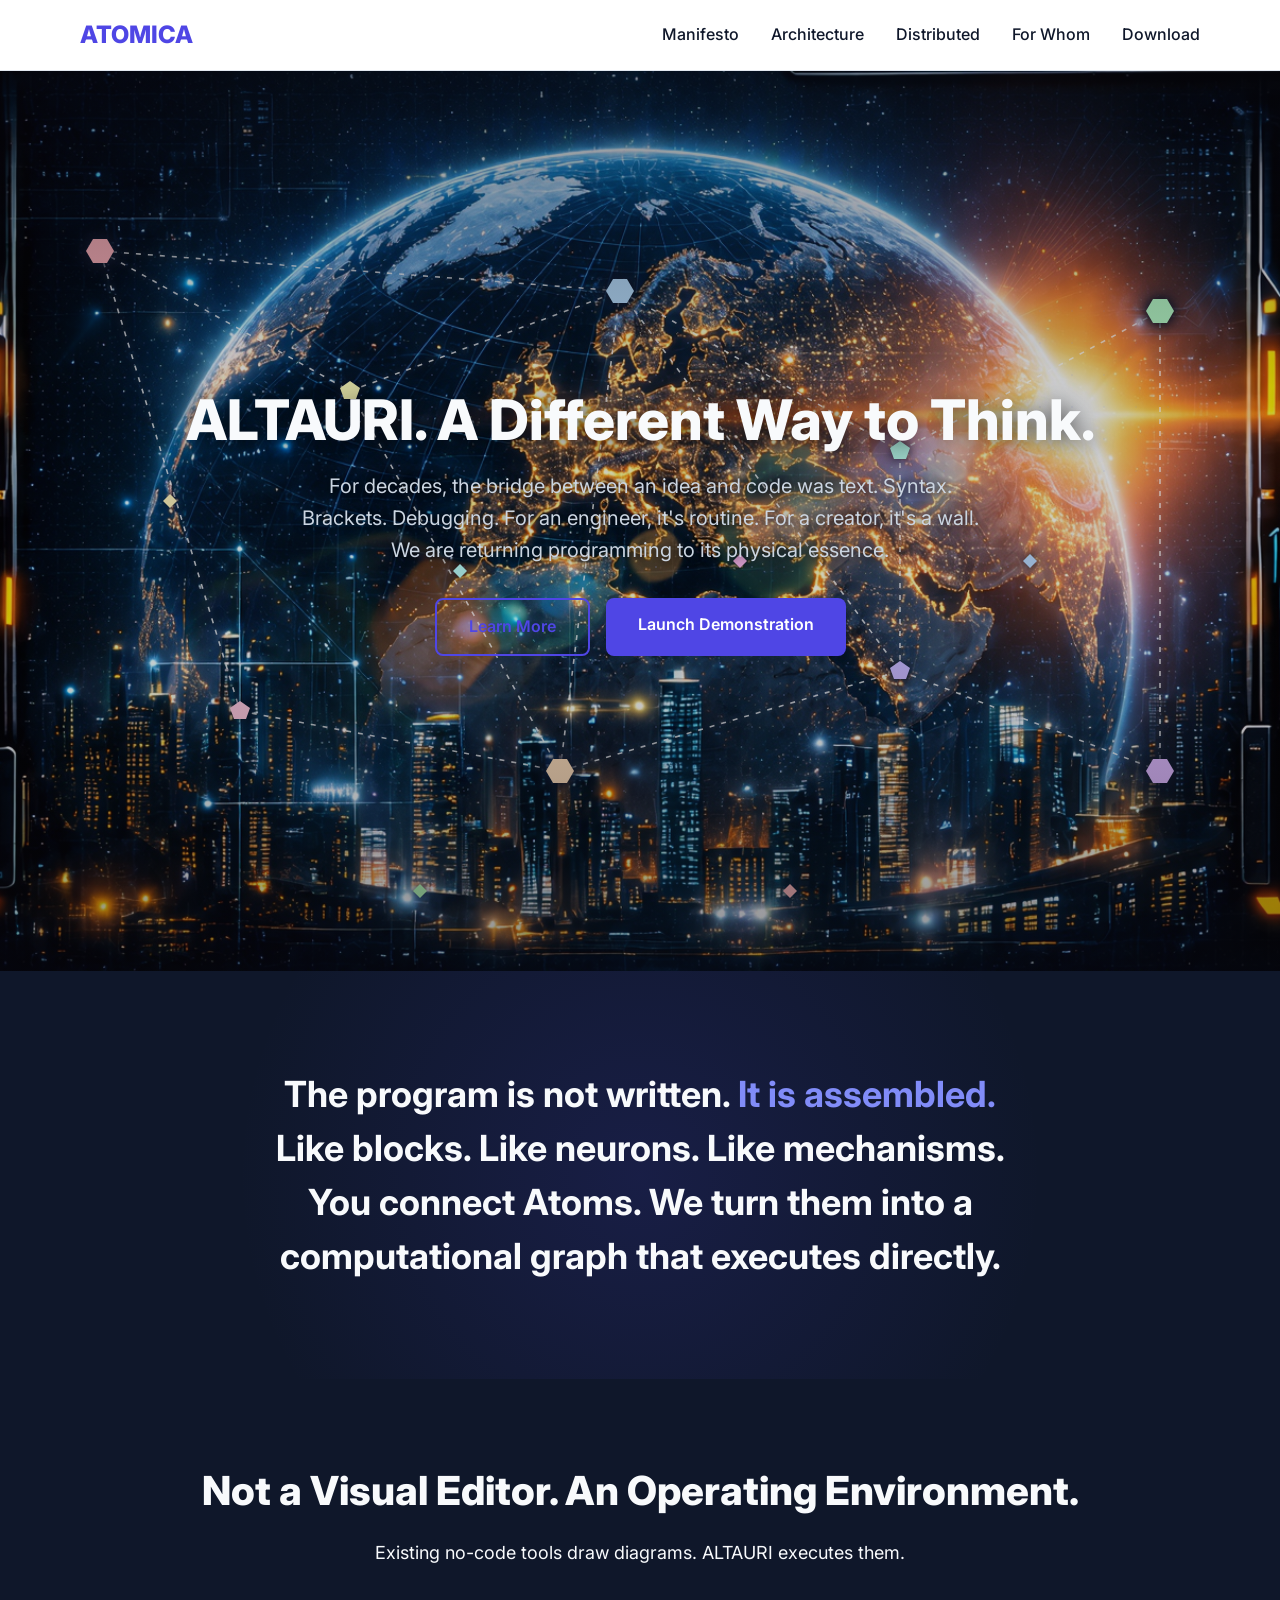
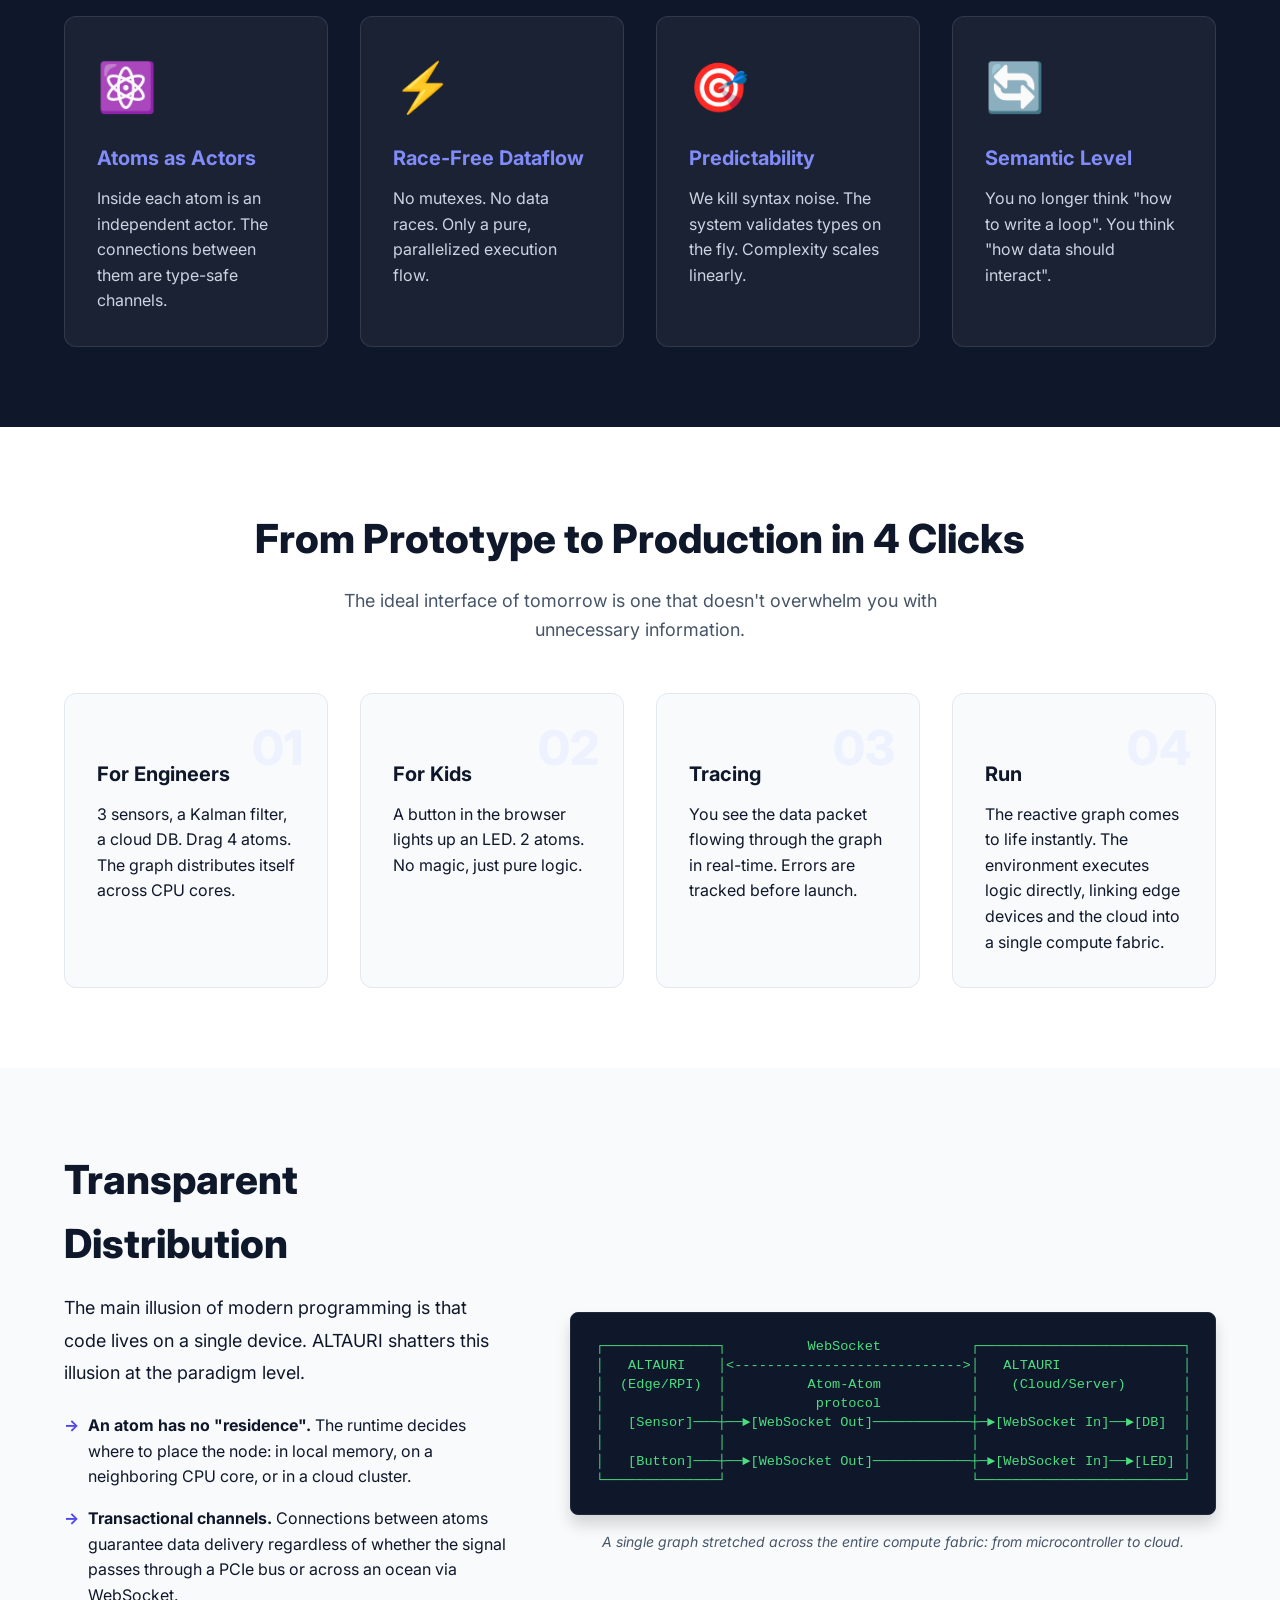
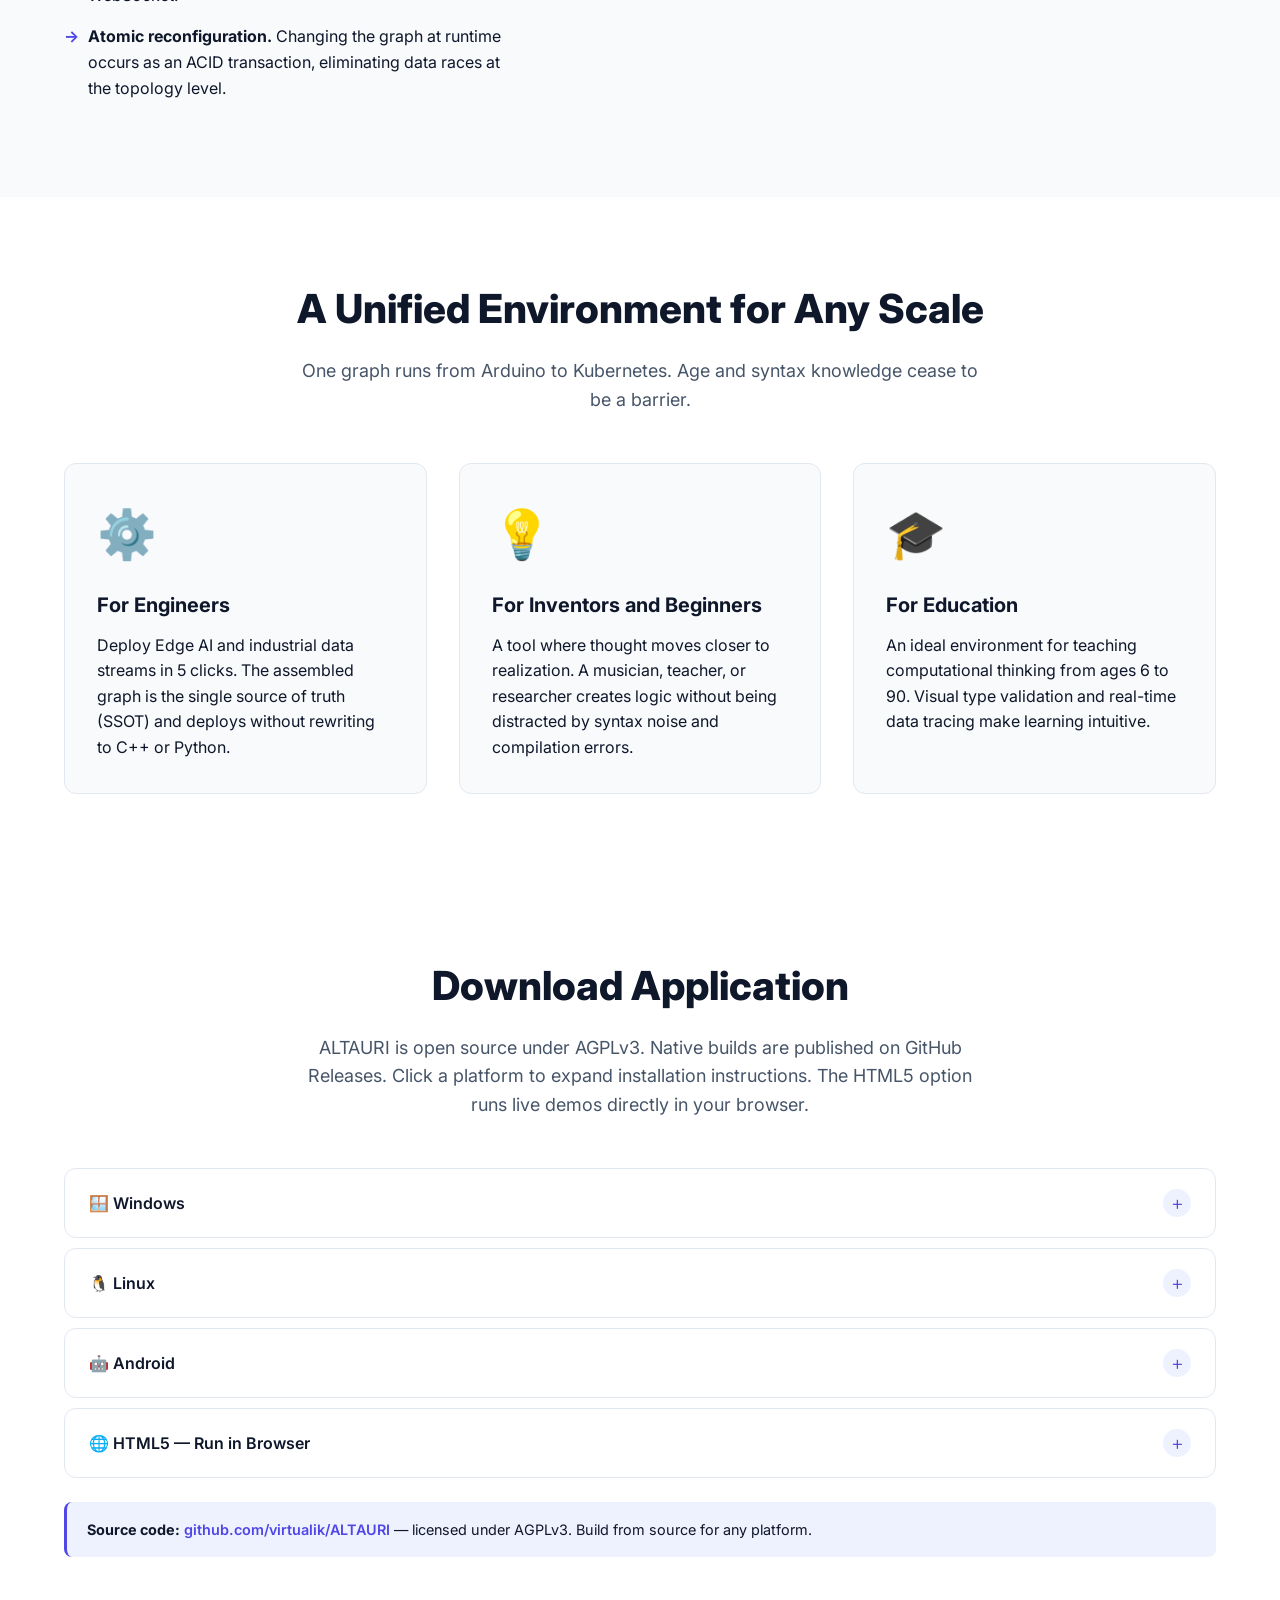
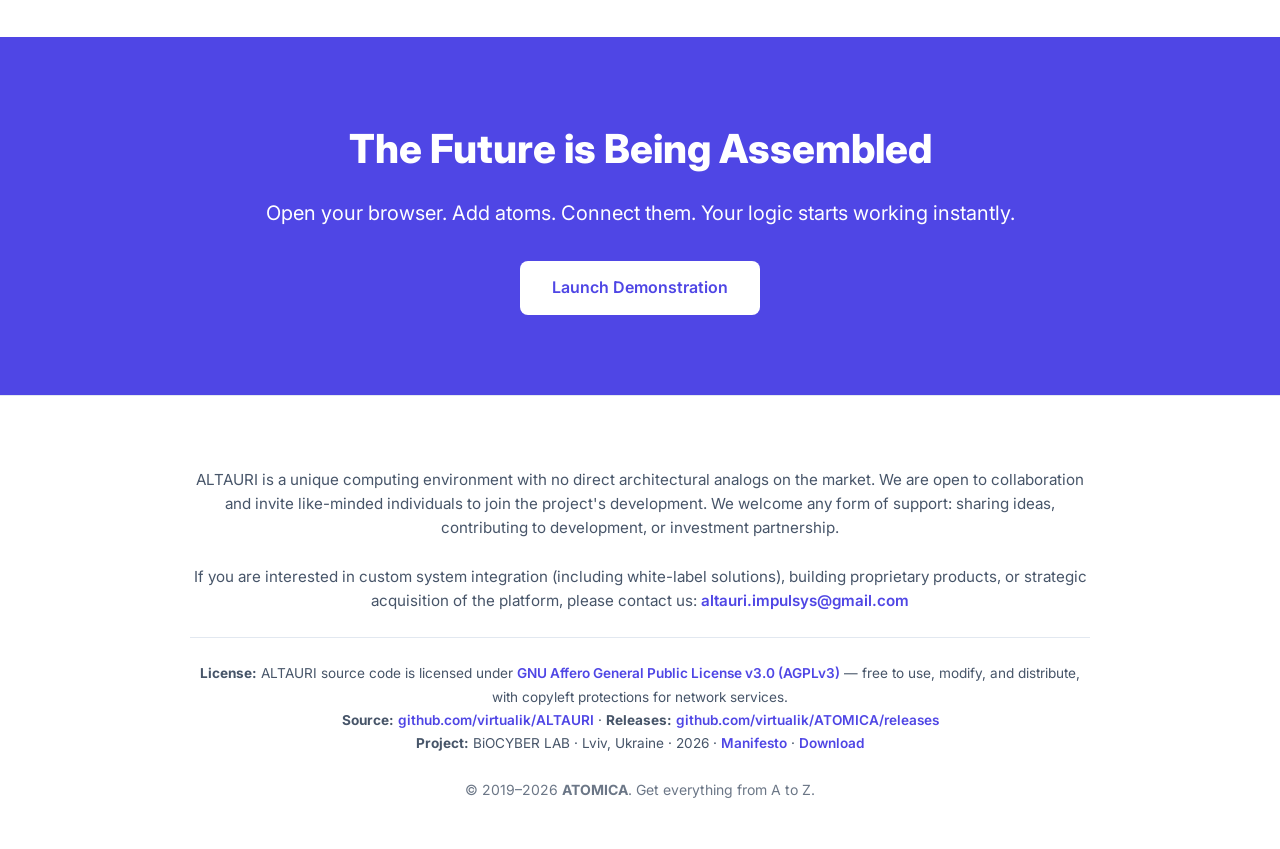
==== commit 526a0c1a: "Deploying to gh-pages from @ virtualik/ATELIER@4543fc4468ac038d400215d8bedc0ab9515ff55a 🚀" ====
--- a/index.html
+++ b/index.html
@@ -331,13 +331,25 @@
         .nested-accordion .accordion-item.is-active {
             flex: 1 1 0%;   /* active demo takes remaining space inside nested-accordion */
         }
+        /* The flex chain from .nested-accordion down to .runtime-container must
+           not break: .accordion-content and .accordion-inner are the two links
+           that would otherwise stay content-sized and collapse the canvas to
+           a height of 0px. */
+        .nested-accordion .accordion-item.is-active .accordion-content {
+            display: flex;
+            flex-direction: column;
+        }
+        .nested-accordion .accordion-inner {
+            flex: 1 1 0%;
+            min-height: 0;
+        }
 
         /* ====================================================================
            RUNTIME CONTAINER (inside nested demo modules)
            ==================================================================== */
         .runtime-container {
             flex: 1 1 0%;
-            min-height: 0;
+            min-height: 240px;   /* floor for a usable demo canvas on short viewports */
             background: #1a1a2e;
             border-radius: var(--radius-md, 8px);
             overflow: hidden;
@@ -871,7 +883,7 @@
                                 <!-- Demo Module 2 -->
                                 <div class="accordion-item">
                                     <button class="accordion-header" aria-expanded="false" data-demo-id="2">
-                                        <span class="accordion-title">Module 2: COM Port Management with File Logging</span>
+                                        <span class="accordion-title">Module 2: COM Port Management with Logging to File on local client machine</span>
                                         <span class="accordion-icon">+</span>
                                     </button>
                                     <div class="accordion-content">
@@ -924,8 +936,7 @@
             <div class="download-hint">
                 <strong>Source code:</strong>
                 <a href="https://github.com/virtualik/ALTAURI" target="_blank" rel="noopener">github.com/virtualik/ALTAURI</a>
-                — licensed under AGPLv3. Build from source for any platform, including microcontrollers
-                (ESP32, STM, RP2040 ports in progress).
+                — licensed under AGPLv3. Build from source for any platform.
             </div>
         </div>
     </section>
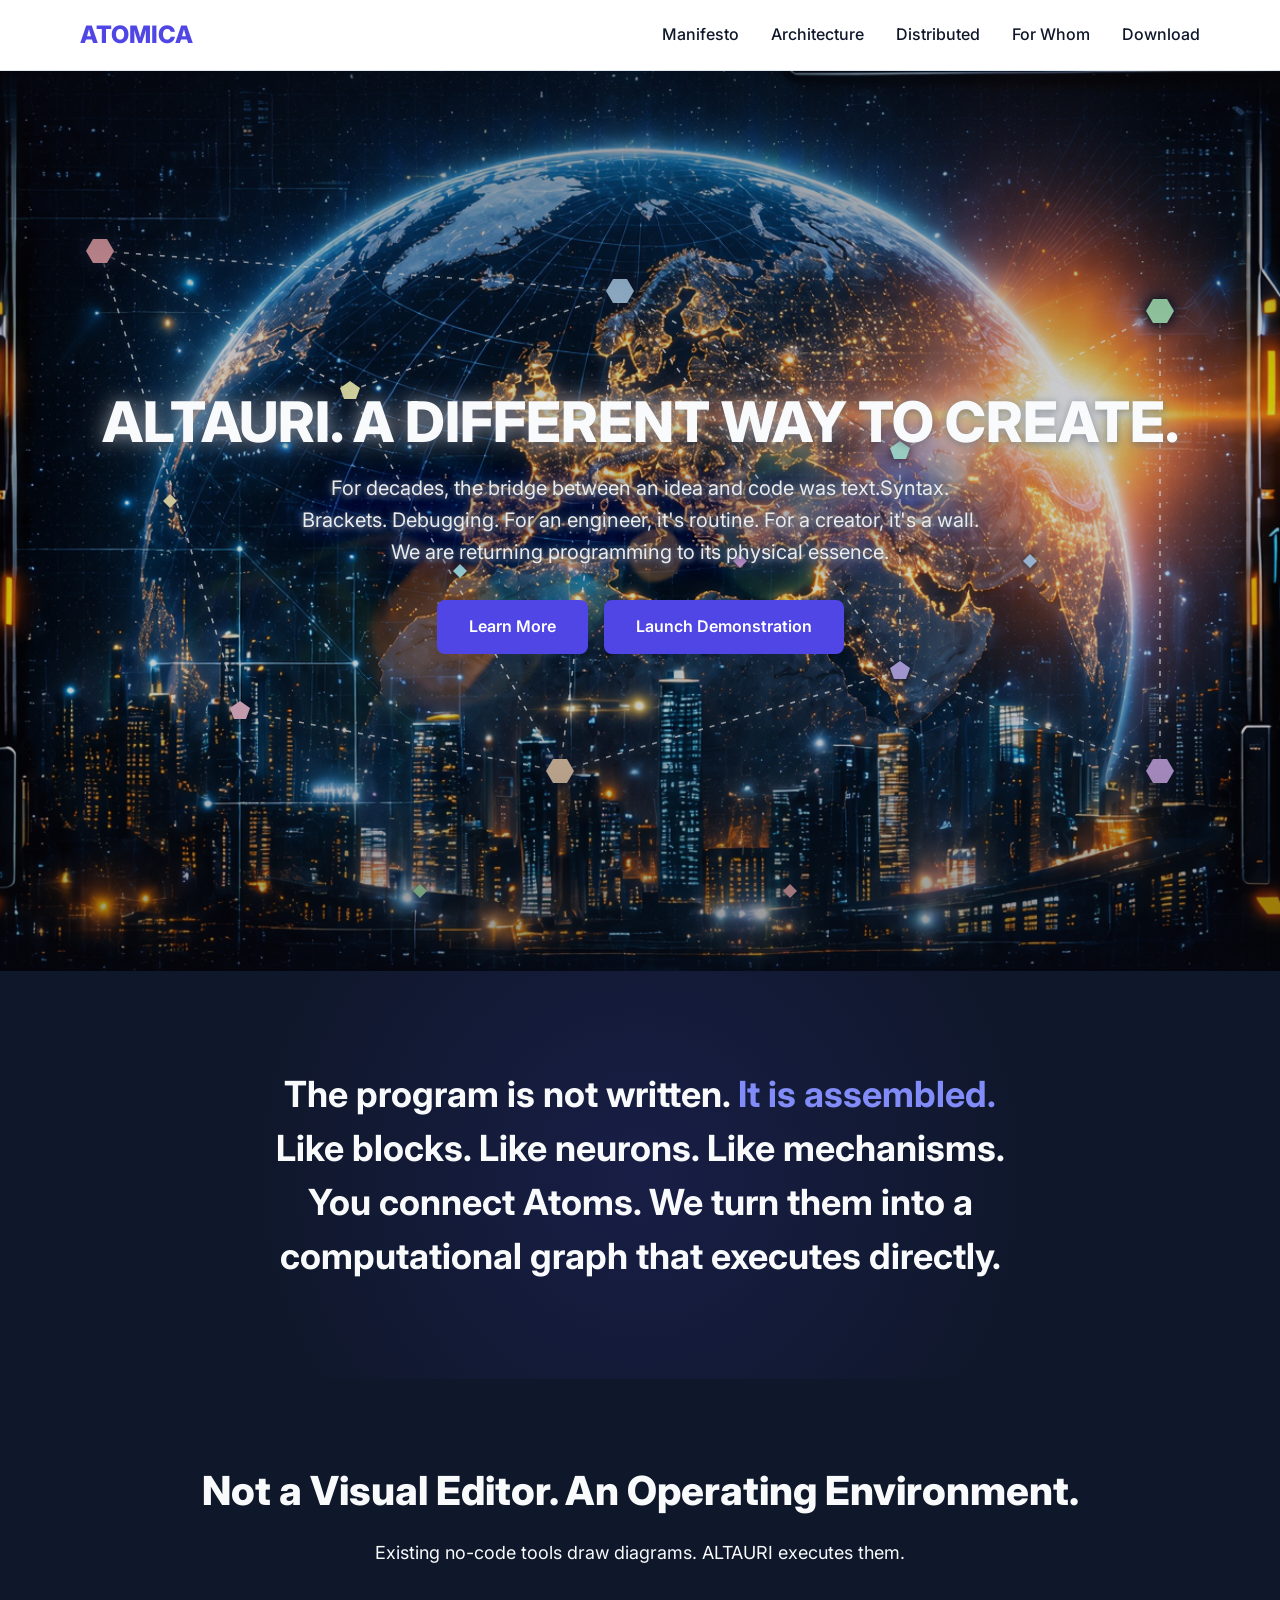
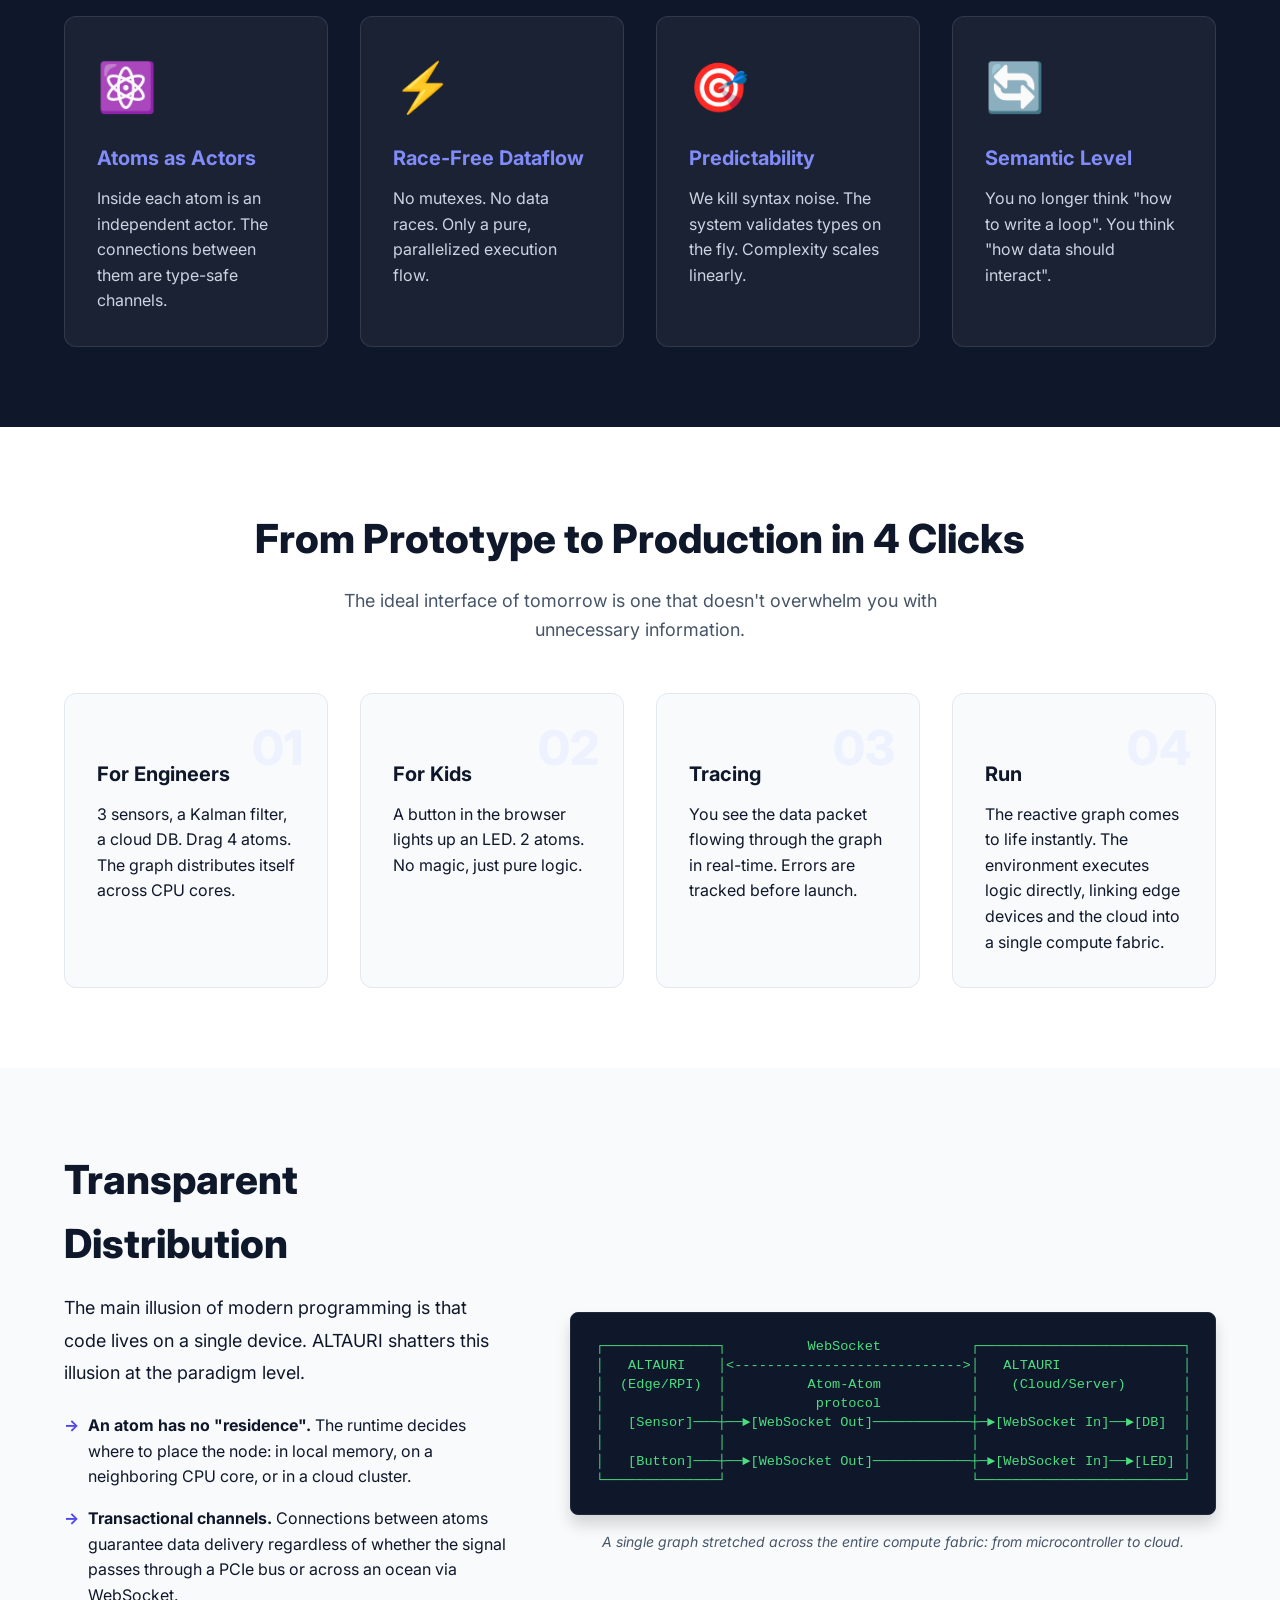
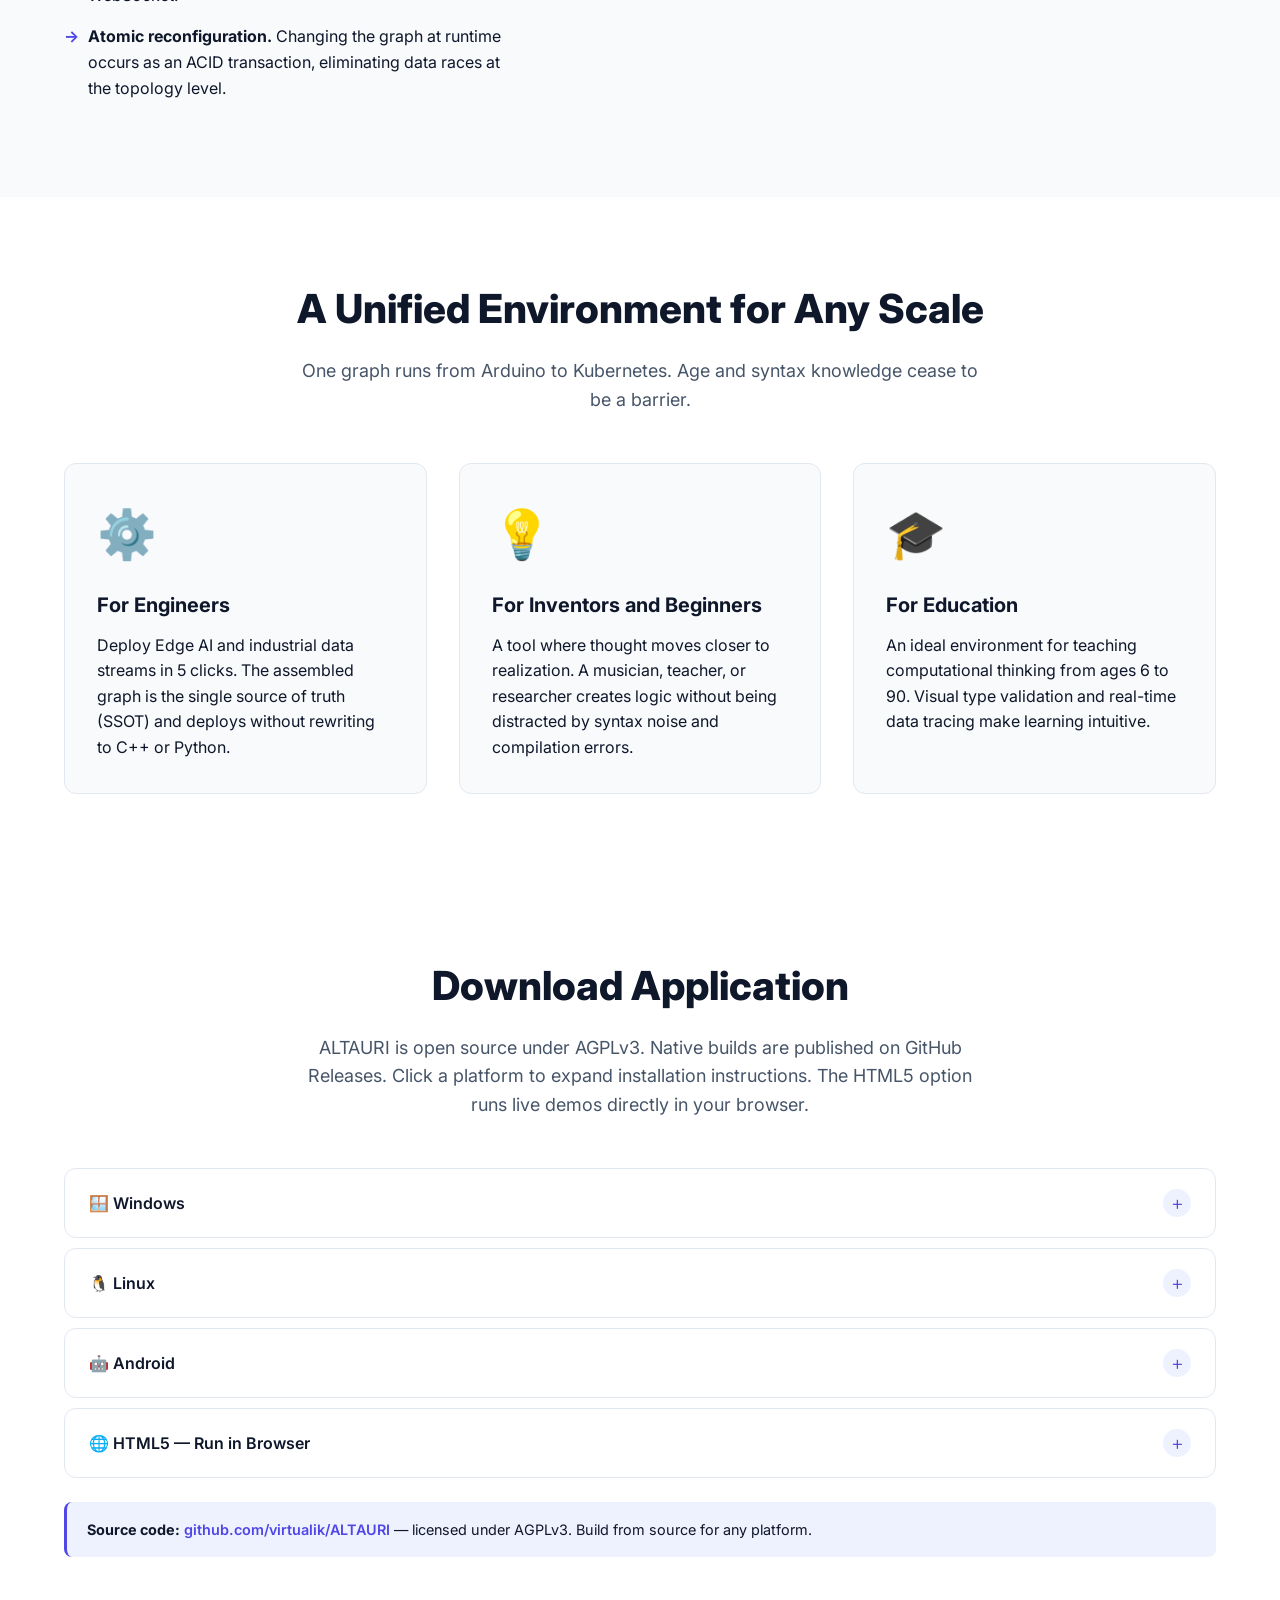
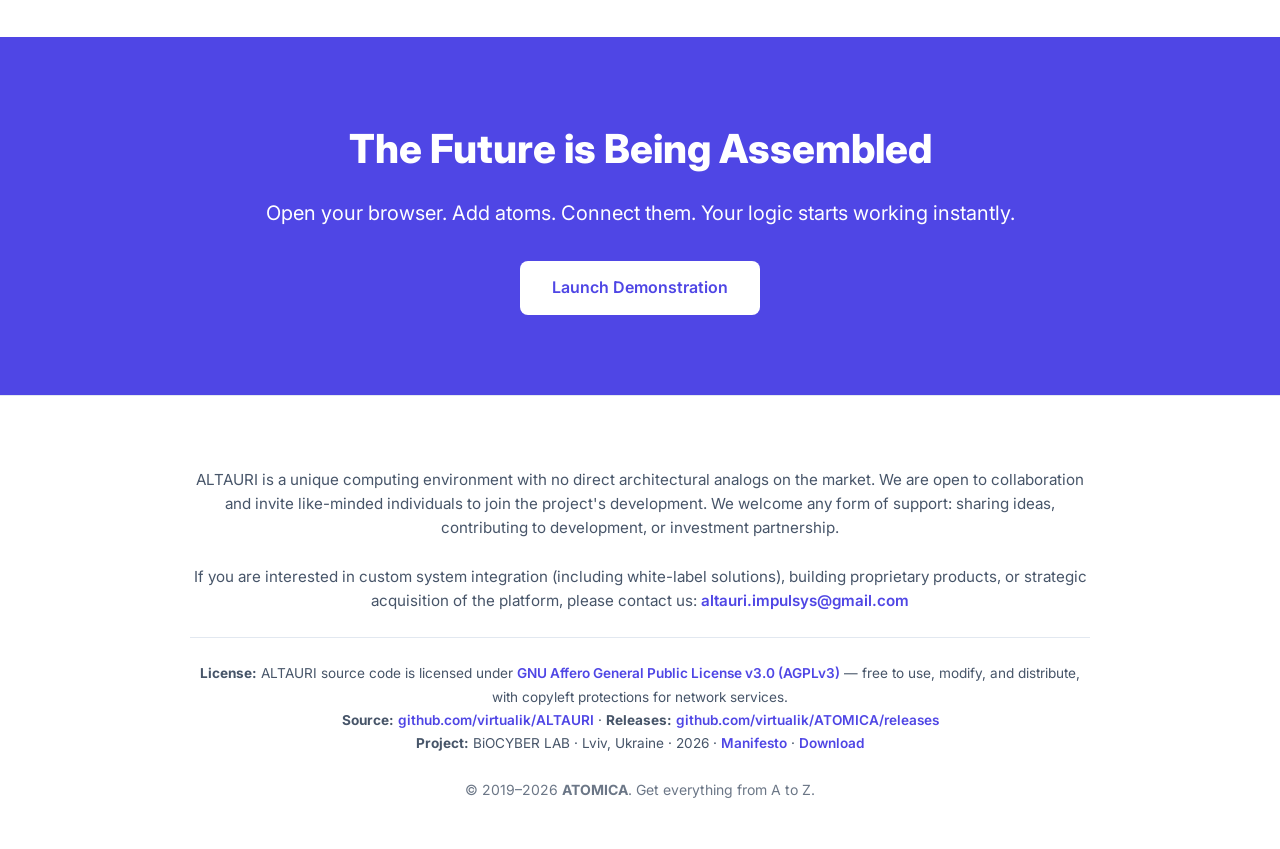
==== commit ead410a9: "Deploying to gh-pages from @ virtualik/ATELIER@f57f9133ac0835fa28c72e83057fed8be0ef98c0 🚀" ====
--- a/index.html
+++ b/index.html
@@ -3,7 +3,7 @@
 <head>
     <meta charset="UTF-8">
     <meta name="viewport" content="width=device-width, initial-scale=1.0">
-    <title>ATOMICA — A Different Way to Think</title>
+    <title>ATOMICA — A Different Way to Create</title>
 
     <!-- No Cache this page -->
     <meta http-equiv="Cache-Control" content="no-cache, no-store, must-revalidate">
@@ -272,11 +272,19 @@
         /* Text colors flipped to light-on-dark */
         .hero-title {
             color: #f8fafc;
-            text-shadow: 0 2px 20px rgba(0, 0, 0, 0.6);
-        }
-        .hero-subtitle {
-            color: #cbd5e1;
-            text-shadow: 0 1px 8px rgba(0, 0, 0, 0.7);
+            /* Light-gray glow halo + dark depth shadow: keeps letters readable
+               over the bright sunrise area of the Earth background */
+            text-shadow:
+                0 0 18px rgba(226, 232, 240, 0.55),
+                0 0 42px rgba(203, 213, 225, 0.32),
+                0 2px 10px rgba(10, 15, 30, 0.55);
+        }
+       .hero-subtitle {
+            color: #ebebeb;
+            text-shadow:
+				0 0 10px rgb(69 105 123),
+				0 0 24px rgb(50 50 222 / 100%),
+				0 2px 5px rgb(128 128 128);
         }
         @media (prefers-reduced-motion: reduce) {
             .hero-bg-graph .edge,
@@ -297,17 +305,22 @@
 
         /* ====================================================================
            NESTED ACCORDION (demo modules inside HTML5 download item)
+           Mirrors the original demo.html architecture: a fixed-height flex
+           container that propagates its height down to .runtime-container
+           through .accordion-content (height:auto, flex:1) → .accordion-inner
+           (height:100%, flex column) → .runtime-container (flex:1).
            ==================================================================== */
         .nested-accordion {
             display: flex;
             flex-direction: column;
             gap: 8px;
             margin-top: 1rem;
-            /* Fixed height so nested demo modules have vertical space to render
-               the OpenFL runtime canvas. Without this, clientHeight=0 and
-               lime.embed() cannot size the canvas. */
-            height: 70vh;
-            min-height: 500px;
+            /* Fixed height — this is the source of all vertical space for the
+               nested demo modules and their canvas. Without this, clientHeight=0
+               at lazy-load time and lime.embed() creates an invisible canvas. */
+            height: 85vh;
+            min-height: 600px;
+            max-height: 1100px;
         }
         .nested-accordion .accordion-item {
             border-radius: var(--radius-md, 8px);
@@ -327,21 +340,34 @@
         }
         .nested-accordion .accordion-item.is-active .accordion-content {
             padding: 0 1.25rem 1.25rem;
-        }
-        .nested-accordion .accordion-item.is-active {
-            flex: 1 1 0%;   /* active demo takes remaining space inside nested-accordion */
-        }
-        /* The flex chain from .nested-accordion down to .runtime-container must
-           not break: .accordion-content and .accordion-inner are the two links
-           that would otherwise stay content-sized and collapse the canvas to
-           a height of 0px. */
-        .nested-accordion .accordion-item.is-active .accordion-content {
-            display: flex;
-            flex-direction: column;
-        }
-        .nested-accordion .accordion-inner {
+            height: auto;
             flex: 1 1 0%;
             min-height: 0;
+        }
+        /* CRITICAL: the top-level rule `.accordion-item.is-active .accordion-content
+           { height: auto; flex: 1 1 0% }` leaks into the nested accordion (the demo
+           items live inside the active HTML5 item), so closed nested items would
+           stay expanded. This reset forces them to collapse. */
+        .nested-accordion .accordion-item:not(.is-active) .accordion-content {
+            height: 0 !important;
+            flex: 0 0 auto !important;
+            min-height: 0 !important;
+            padding-top: 0 !important;
+            padding-bottom: 0 !important;
+        }
+        .nested-accordion .accordion-item.is-active {
+            flex: 1 1 0%;
+        }
+        /* Inner wrapper fills the whole content area so .runtime-container
+           (a flex:1 child below) receives the right height. */
+        .nested-accordion .accordion-inner {
+            height: 100%;
+            display: flex;
+            flex-direction: column;
+        }
+        .nested-accordion .accordion-inner .demo-description {
+            margin-bottom: 1rem;
+            flex-shrink: 0;
         }
 
         /* ====================================================================
@@ -349,22 +375,27 @@
            ==================================================================== */
         .runtime-container {
             flex: 1 1 0%;
-            min-height: 240px;   /* floor for a usable demo canvas on short viewports */
+            min-height: 360px; /* keep the editor canvas readable: atoms render at a visible size */
             background: #1a1a2e;
             border-radius: var(--radius-md, 8px);
             overflow: hidden;
-            position: relative;
+            position: relative; /* critical for absolutely-positioned canvas */
         }
         .runtime-container > div,
         .runtime-container canvas {
-            width: 100% !important;
-            height: 100% !important;
+            /* Proportional fit, centered: the canvas keeps its own width:height
+               ratio on any page resize and never stretches non-uniformly.
+               (lime sizes the canvas to the container at embed time; this CSS
+               letterboxes it inside the container afterwards.) */
+            width: auto !important;
+            height: auto !important;
             max-width: 100% !important;
             max-height: 100% !important;
             display: block !important;
             position: absolute !important;
-            top: 0 !important;
-            left: 0 !important;
+            top: 50% !important;
+            left: 50% !important;
+            transform: translate(-50%, -50%) !important;
         }
         .runtime-container[data-initialized="false"]::after {
             content: 'Runtime will initialize on first open';
@@ -496,7 +527,7 @@
             .accordion-container { gap: 8px; }
             .accordion-header { padding: 1rem 1.25rem; font-size: 0.9rem; }
             .accordion-item.is-active .accordion-content { padding: 0 1.25rem 1.25rem; }
-            .nested-accordion { height: 60vh; min-height: 400px; }
+            .nested-accordion { height: 85vh; min-height: 500px; }
             .platform-grid { grid-template-columns: 1fr; }
         }
     </style>
@@ -574,12 +605,12 @@
 
         <!-- Layer 4: hero content -->
         <div class="container">
-            <h1 class="hero-title" data-animate="fade-up">ALTAURI. A Different Way to Think.</h1>
+            <h1 class="hero-title" data-animate="fade-up">ALTAURI. A DIFFERENT WAY TO CREATE.</h1>
             <p class="hero-subtitle" data-animate="fade-up" data-delay="100">
-                For decades, the bridge between an idea and code was text. Syntax. Brackets. Debugging. For an engineer, it's routine. For a creator, it's a wall. We are returning programming to its physical essence.
+                For decades, the bridge between an idea and code was text.Syntax. Brackets. Debugging. For an engineer, it's routine. For a creator, it's a wall. We are returning programming to its physical essence.
             </p>
             <div class="hero-buttons" data-animate="fade-up" data-delay="200">
-                <a href="#manifesto" class="btn btn-outline">Learn More</a>
+                <a href="#manifesto" class="btn btn-primary">Learn More</a>
                 <a href="#download" class="btn btn-primary" data-launch-demo>Launch Demonstration</a>
             </div>
         </div>
@@ -851,7 +882,7 @@
                     <div class="accordion-content">
                         <div class="accordion-inner">
                             <p class="demo-description">
-                                No download — runs directly in your browser via WebAssembly.
+                                No download — the runtime runs directly in your browser.
                                 Click any module title below to open its live runtime and try ALTAURI in action.
                             </p>
 
@@ -875,7 +906,7 @@
                                                     <a href="https://github.com/virtualik/ATOMICA/releases/latest/download/ATOMICA-Linux_PUBLIC.tar.gz" title="Linux">🐧</a>
                                                 </span>
                                             </p>
-                                            <div id="demo-runtime-1" class="runtime-container" data-initialized="false" data-blueprint="blueprints/ButtonAndLED.atom"></div>
+                                            <div id="demo-runtime-1" class="runtime-container" resizable="true" data-initialized="false" data-blueprint="blueprints/ButtonAndLED.atom"></div>
                                         </div>
                                     </div>
                                 </div>
@@ -897,7 +928,7 @@
                                                     <a href="https://github.com/virtualik/ATOMICA/releases/latest/download/ATOMICA-Linux_PUBLIC.tar.gz" title="Linux">🐧</a>
                                                 </span>
                                             </p>
-                                            <div id="demo-runtime-2" class="runtime-container" data-initialized="false" data-blueprint="blueprints/SerialTerminal.atom"></div>
+                                            <div id="demo-runtime-2" class="runtime-container" resizable="true" data-initialized="false" data-blueprint="blueprints/SerialTerminal.atom"></div>
                                         </div>
                                     </div>
                                 </div>
@@ -919,7 +950,7 @@
                                                     <a href="https://github.com/virtualik/ATOMICA/releases/latest/download/ATOMICA-Linux_PUBLIC.tar.gz" title="Linux">🐧</a>
                                                 </span>
                                             </p>
-                                            <div id="demo-runtime-3" class="runtime-container" data-initialized="false" data-blueprint="blueprints/ToggleSwitch.atom"></div>
+                                            <div id="demo-runtime-3" class="runtime-container" resizable="true" data-initialized="false" data-blueprint="blueprints/ToggleSwitch.atom"></div>
                                         </div>
                                     </div>
                                 </div>
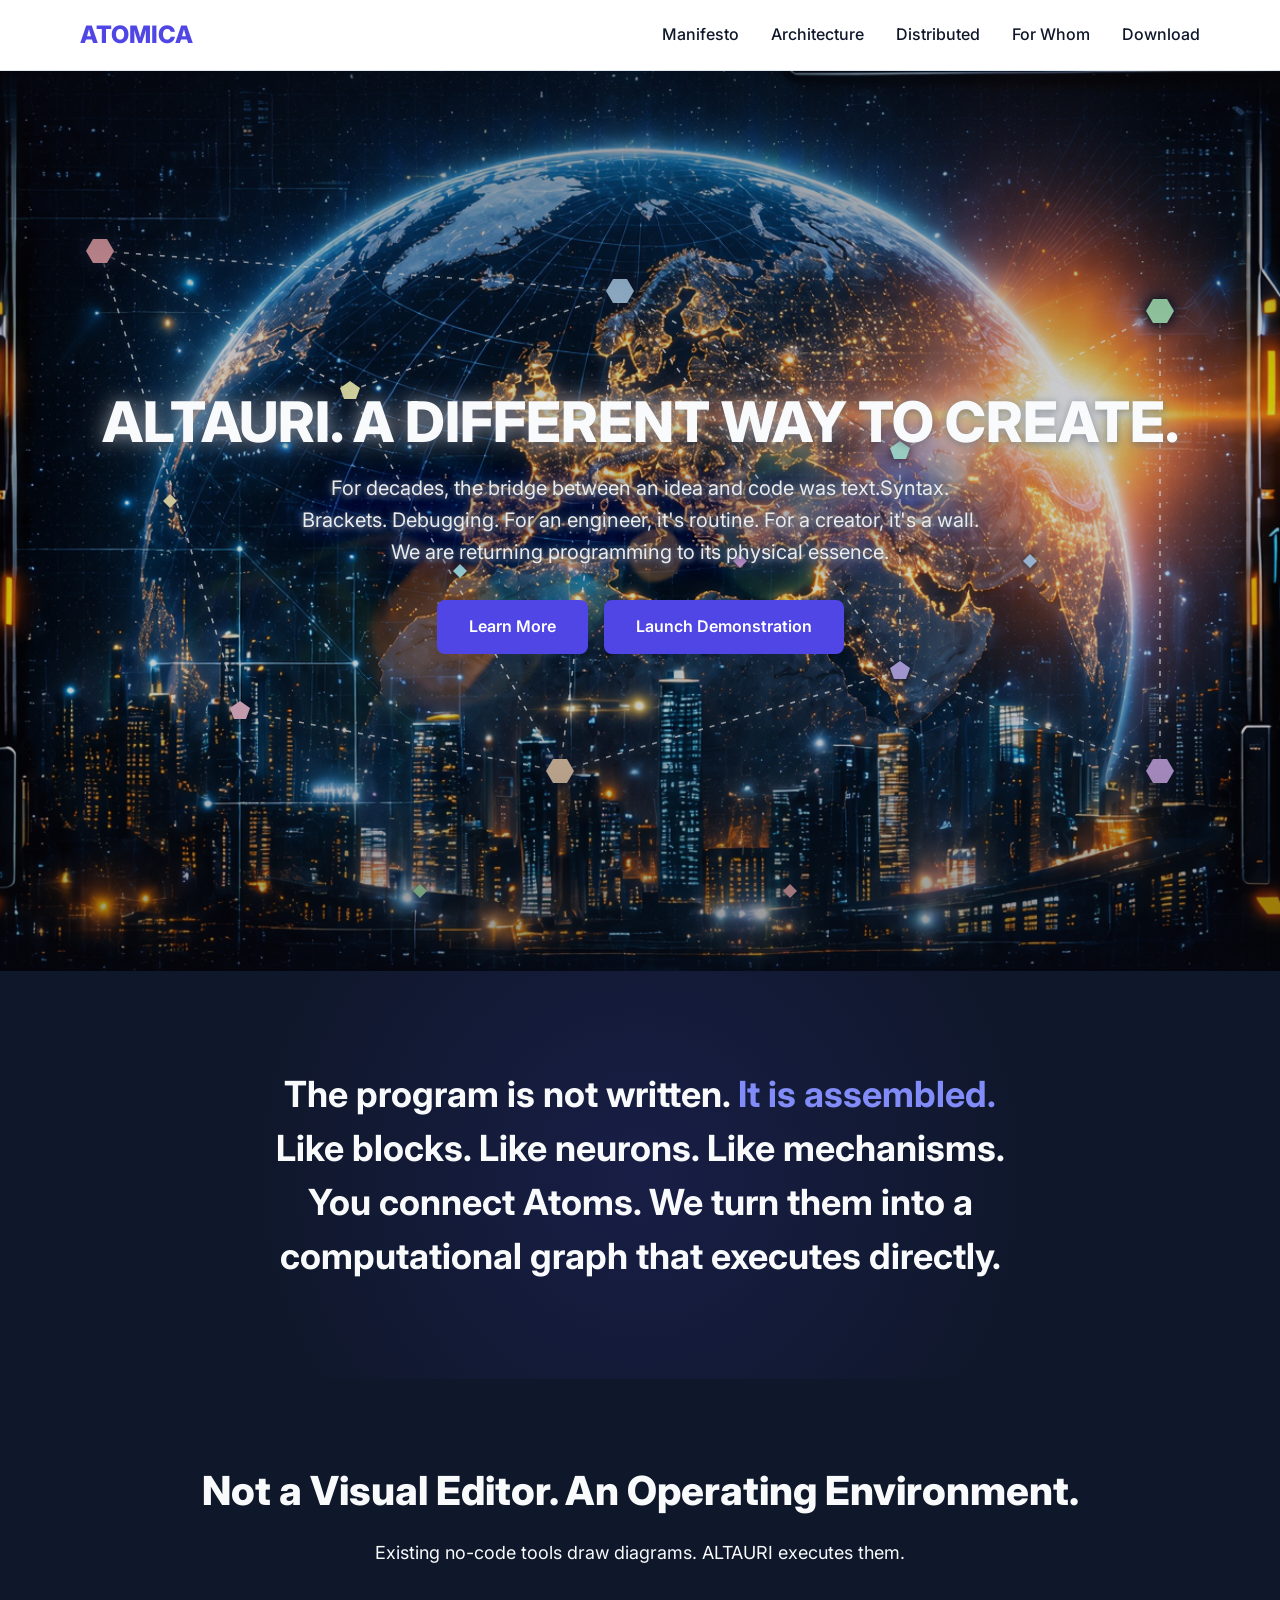
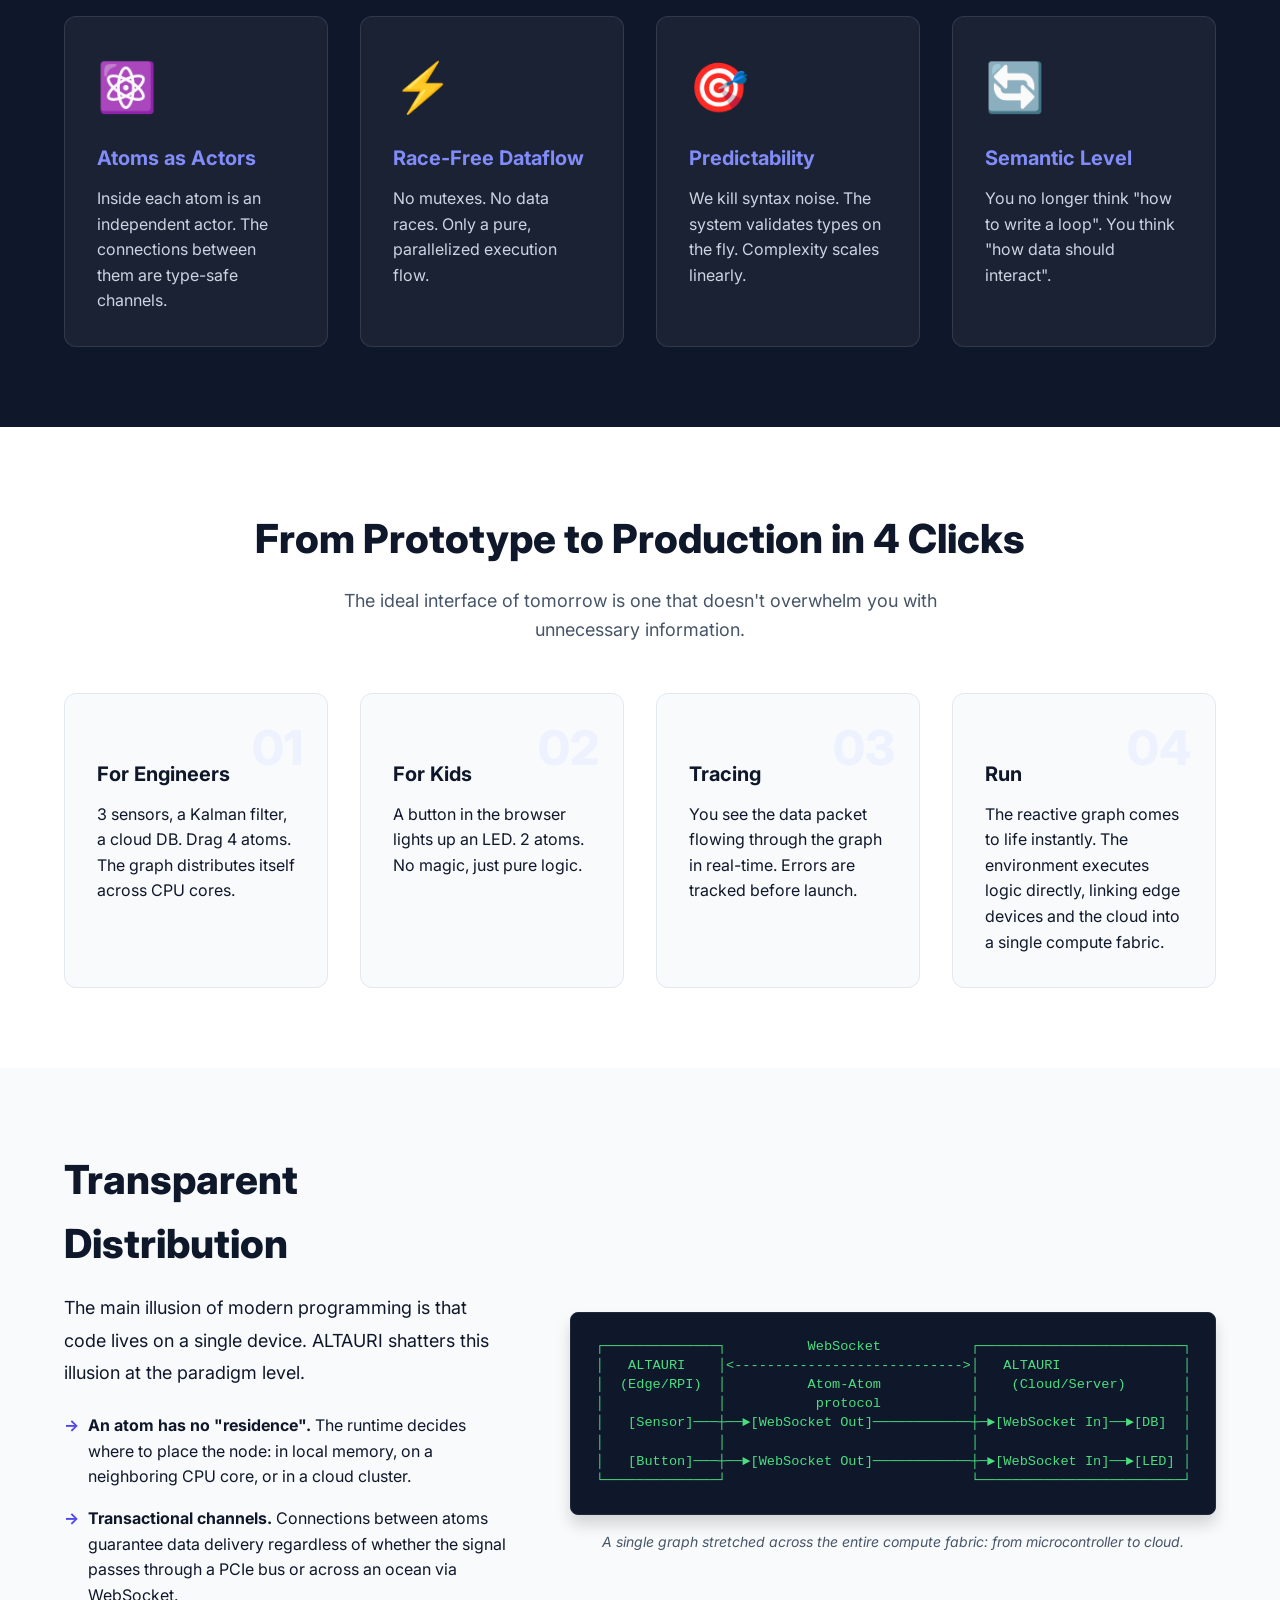
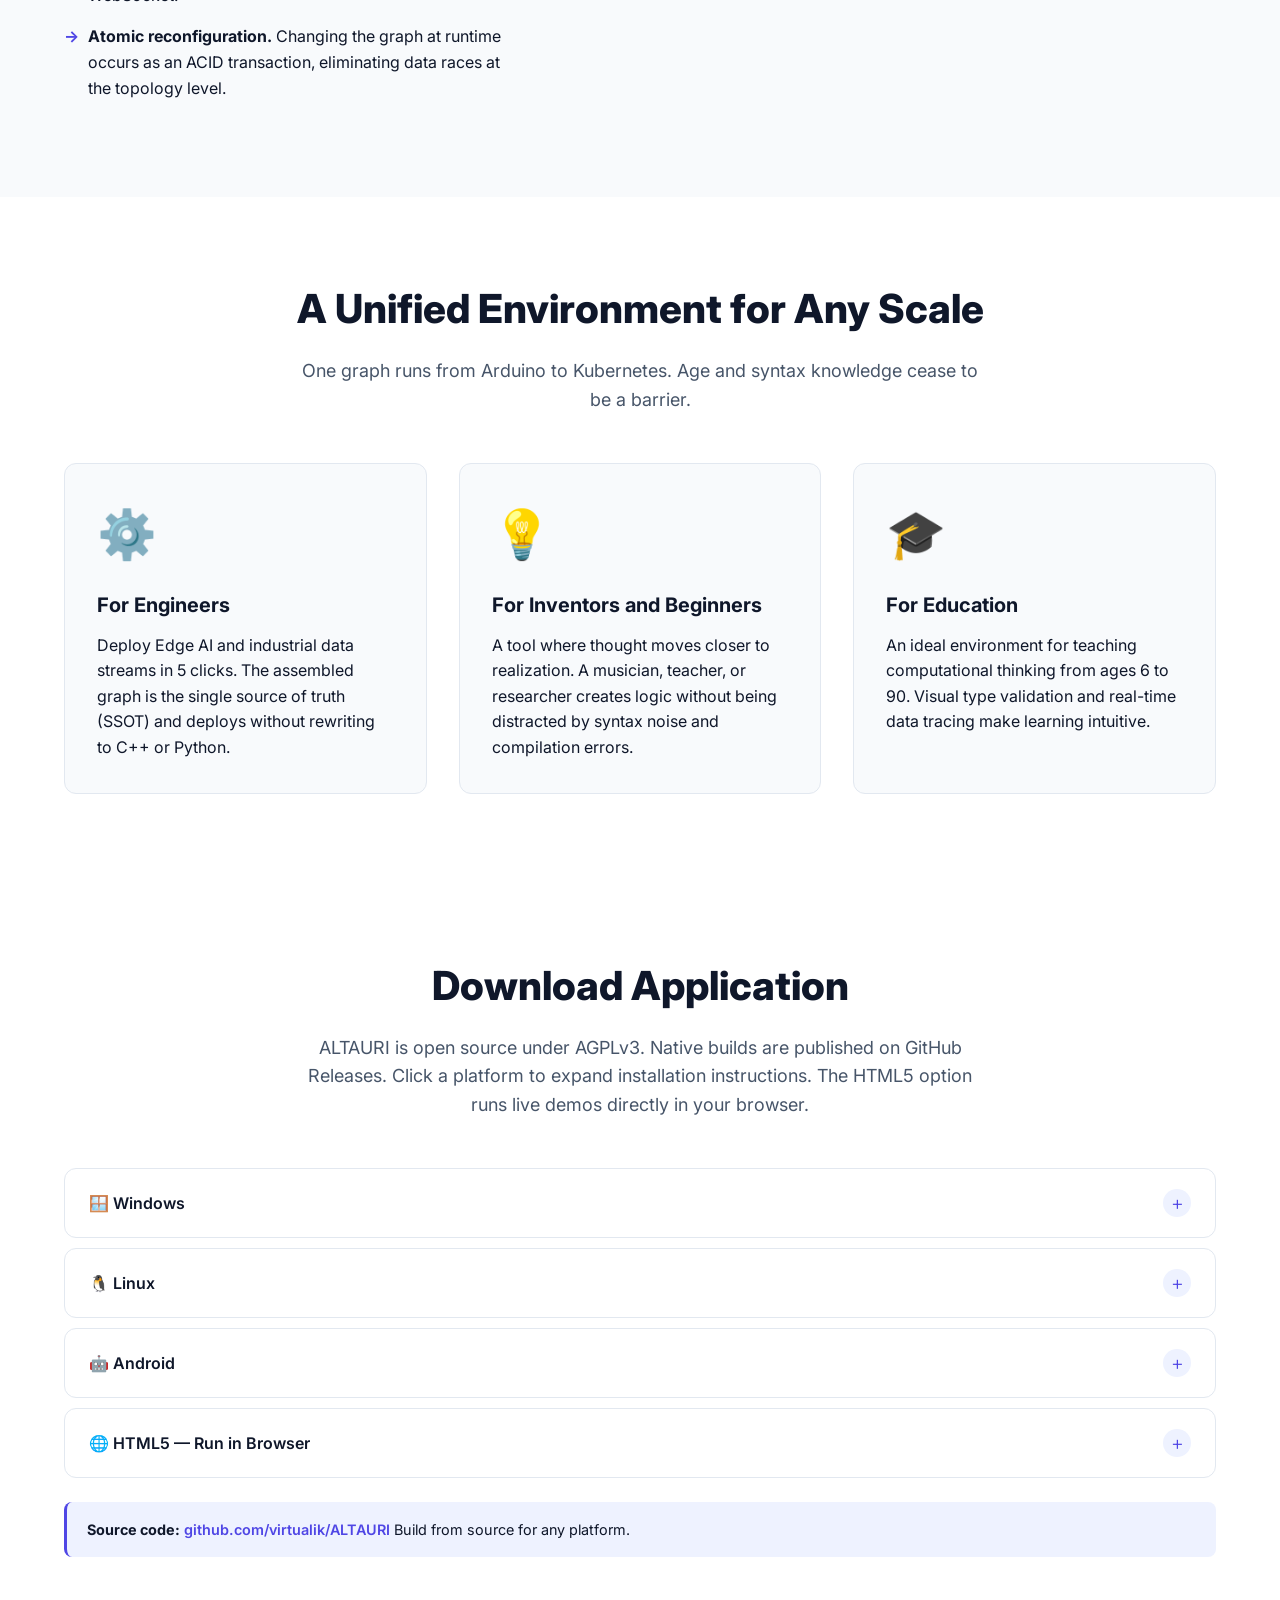
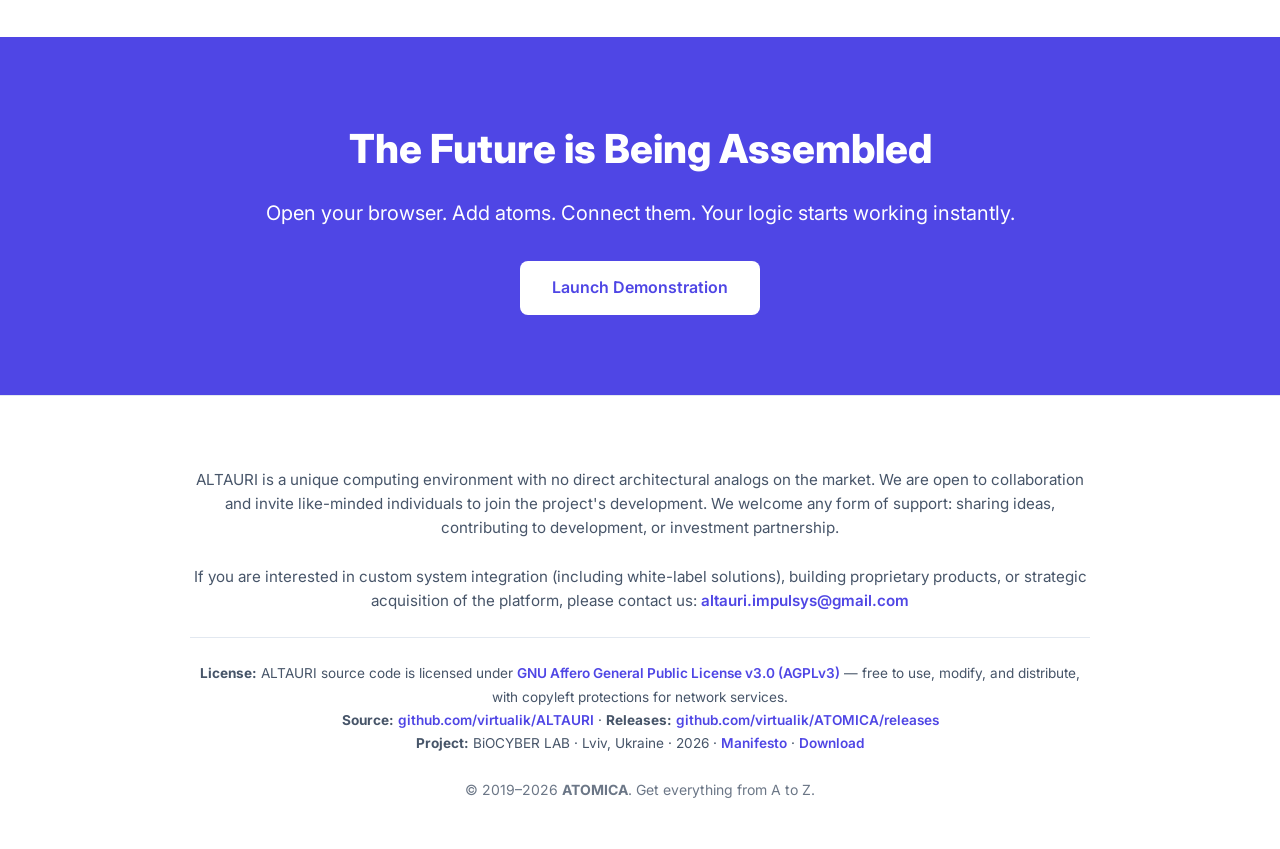
==== commit 1623e81b: "Deploying to gh-pages from @ virtualik/ATELIER@1fa336aec94da171e6c78f05eb5c7bbec24cdee8 🚀" ====
--- a/index.html
+++ b/index.html
@@ -967,7 +967,7 @@
             <div class="download-hint">
                 <strong>Source code:</strong>
                 <a href="https://github.com/virtualik/ALTAURI" target="_blank" rel="noopener">github.com/virtualik/ALTAURI</a>
-                — licensed under AGPLv3. Build from source for any platform.
+                Build from source for any platform.
             </div>
         </div>
     </section>
